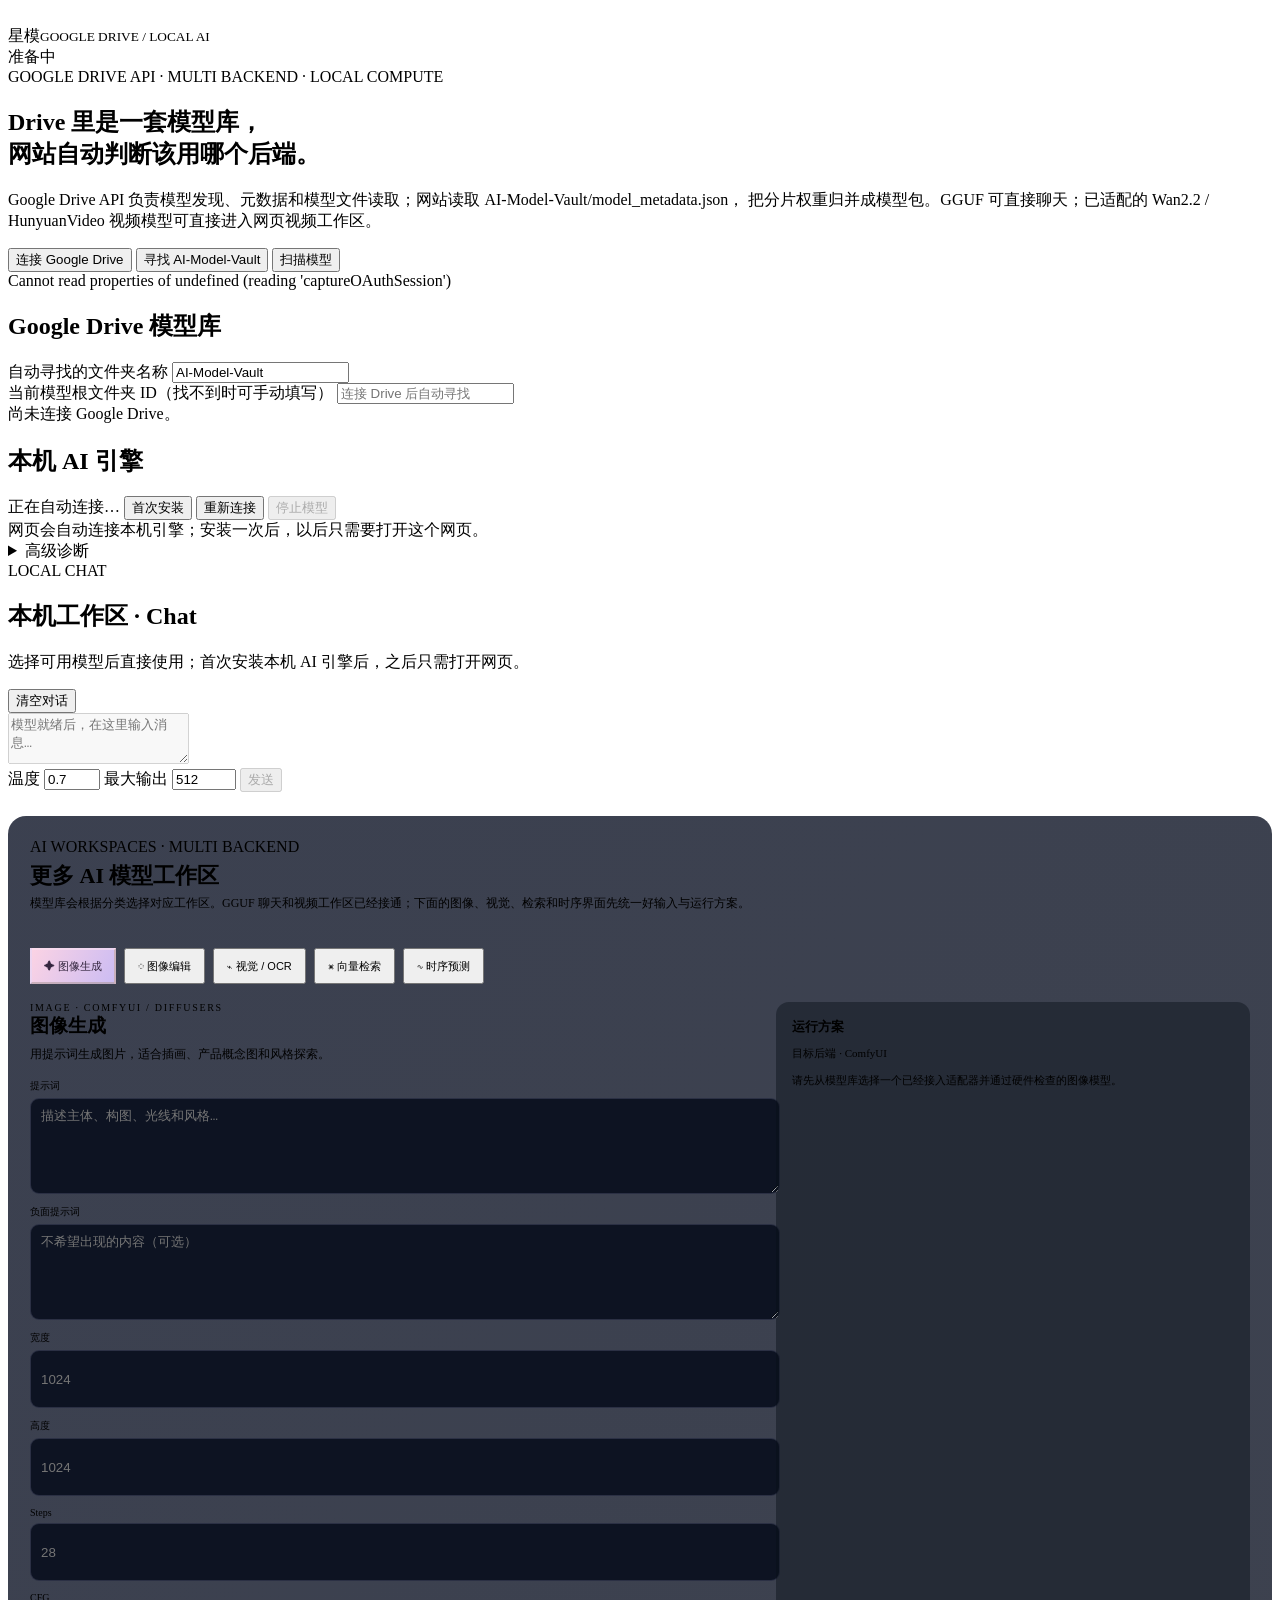
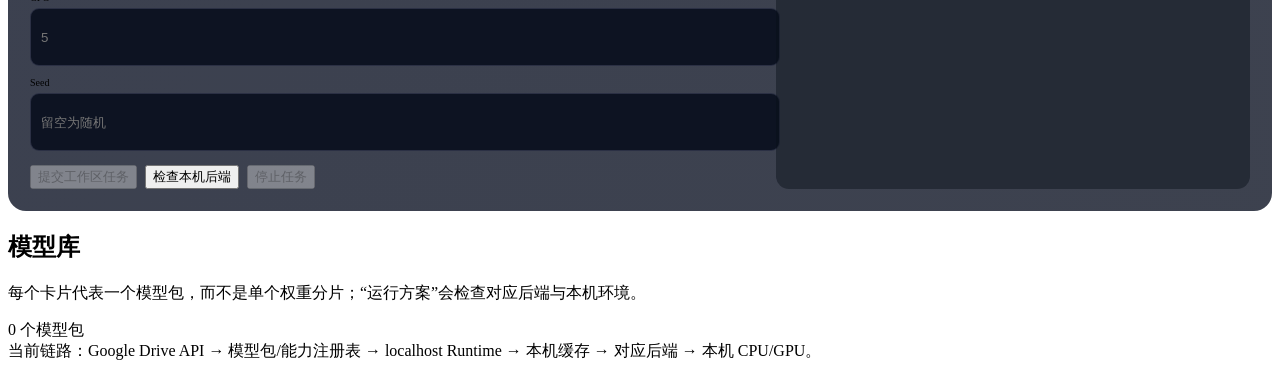
==== index.html @ 2f311b6d "Refresh Qwen task workspace assets" ====
<!doctype html>
<html lang="zh-CN">
<head>
  <meta charset="utf-8" />
  <meta name="viewport" content="width=device-width, initial-scale=1" />
  <title>星模 · Drive AI Runtime</title>
  <meta name="description" content="通过 Google Drive API 浏览模型，本机 CPU/GPU 负责推理，并直接在网页聊天。" />
  <meta name="theme-color" content="#0b0f1d" />
  <link rel="icon" href="./assets/star.svg" type="image/svg+xml" />
  <link rel="stylesheet" href="./assets/model.css?v=10" />
</head>
<body>
  <header class="site-header shell">
    <div class="brand">
      <img src="./assets/star.svg" alt="" />
      <div>星模<small>GOOGLE DRIVE / LOCAL AI</small></div>
    </div>
    <div id="status" role="status" aria-live="polite">准备中</div>
  </header>

  <main class="shell">
    <section class="hero">
      <div class="kicker">GOOGLE DRIVE API · MULTI BACKEND · LOCAL COMPUTE</div>
      <h1>Drive 里是一套模型库，<br /><span>网站自动判断该用哪个后端。</span></h1>
      <p>
        Google Drive API 负责模型发现、元数据和模型文件读取；网站读取 AI-Model-Vault/model_metadata.json，
        把分片权重归并成模型包。GGUF 可直接聊天；已适配的 Wan2.2 / HunyuanVideo 视频模型可直接进入网页视频工作区。
      </p>
      <div class="hero-actions">
        <button id="loginBtn" data-icon="cloud" class="primary" type="button">连接 Google Drive</button>
        <button id="findVaultBtn" type="button">寻找 AI-Model-Vault</button>
        <button id="scanBtn" data-icon="chart" type="button">扫描模型</button>
      </div>
    </section>

    <div id="error" role="alert"></div>

    <section class="control-grid">
      <div class="panel">
        <h2>Google Drive 模型库</h2>
        <div class="field">
          <label for="folderName">自动寻找的文件夹名称</label>
          <input id="folderName" value="AI-Model-Vault" autocomplete="off" spellcheck="false" />
        </div>
        <div class="field">
          <label for="folderId">当前模型根文件夹 ID（找不到时可手动填写）</label>
          <input id="folderId" value="" placeholder="连接 Drive 后自动寻找" autocomplete="off" spellcheck="false" />
        </div>
        <div id="driveState" class="note">尚未连接 Google Drive。</div>
      </div>

      <div class="panel runtime-panel">
        <h2>本机 AI 引擎</h2>
        <div class="runtime-row">
          <span id="runtimeState">正在自动连接…</span>
          <button id="installRuntimeBtn" class="primary" type="button">首次安装</button>
          <button id="runtimeCheckBtn" type="button">重新连接</button>
          <button id="stopBtn" type="button" disabled>停止模型</button>
        </div>
        <div id="runtimeHint" class="note">
          网页会自动连接本机引擎；安装一次后，以后只需要打开这个网页。
        </div>
        <details class="runtime-advanced">
          <summary>高级诊断</summary>
          <div class="field">
            <label for="runtimeUrl">Runtime Bridge（本机或远程 HTTPS）</label>
            <input id="runtimeUrl" value="http://127.0.0.1:8765" autocomplete="off" spellcheck="false" />
          </div>
          <div class="field">
            <label for="runtimeToken">远程 Runtime 令牌（仅当前浏览器会话保存）</label>
            <input id="runtimeToken" type="password" value="" placeholder="本机留空；远程 NVIDIA Runtime 填启用脚本输出的令牌" autocomplete="off" spellcheck="false" />
          </div>
          <div class="note">
            远程模式只接受 HTTPS 地址；推荐使用 Tailscale Serve。令牌只写入 sessionStorage，关闭浏览器会话后失效。
          </div>
          <pre id="runtimeLog" class="runtime-log">等待 Runtime 状态…</pre>
        </details>
      </div>
    </section>

    <section class="chat-panel" aria-labelledby="chatTitle">
      <div class="chat-head">
        <div>
          <div class="kicker">LOCAL CHAT</div>
          <h2 id="chatTitle">本机工作区 · Chat</h2>
          <p id="chatModelLabel">选择可用模型后直接使用；首次安装本机 AI 引擎后，之后只需打开网页。</p>
        </div>
        <button id="clearChatBtn" type="button">清空对话</button>
      </div>
      <div id="chatMessages" class="chat-messages" aria-live="polite"></div>
      <form id="chatForm" class="chat-form">
        <textarea id="chatInput" rows="3" maxlength="16000" placeholder="模型就绪后，在这里输入消息…" disabled></textarea>
        <div class="chat-controls">
          <label>温度 <input id="temperature" type="number" min="0" max="2" step="0.1" value="0.7" /></label>
          <label>最大输出 <input id="maxTokens" type="number" min="1" max="4096" step="1" value="512" /></label>
          <button id="sendBtn" class="primary" type="submit" disabled>发送</button>
        </div>
      </form>
    </section>

    <section id="videoWorkspace" class="video-panel" hidden aria-labelledby="videoTitle">
      <div class="video-head">
        <div>
          <div class="kicker">LOCAL VIDEO</div>
          <h2 id="videoTitle">本机工作区 · Video</h2>
          <p id="videoModelLabel">从模型库选择已适配的视频模型。</p>
        </div>
        <button id="videoCloseBtn" type="button">关闭工作区</button>
      </div>

      <div class="video-body">
        <div class="video-form">
          <div class="field">
            <label for="videoPrompt">视频提示词</label>
            <textarea id="videoPrompt" rows="5" maxlength="12000" placeholder="描述画面、主体、动作、镜头运动、光线和风格…"></textarea>
          </div>

          <div class="field">
            <label for="videoNegative">负面提示词（可选）</label>
            <textarea id="videoNegative" rows="2" maxlength="6000" placeholder="不希望出现的内容…"></textarea>
          </div>

          <div class="video-settings">
            <label>宽度 <input id="videoWidth" type="number" min="256" max="1920" step="16" value="832" /></label>
            <label>高度 <input id="videoHeight" type="number" min="256" max="1080" step="16" value="480" /></label>
            <label>帧数 <input id="videoFrames" type="number" min="9" max="241" step="4" value="49" /></label>
            <label>FPS <input id="videoFps" type="number" min="1" max="60" step="1" value="24" /></label>
            <label>Steps <input id="videoSteps" type="number" min="1" max="100" step="1" value="20" /></label>
            <label>CFG <input id="videoCfg" type="number" min="0" max="20" step="0.5" value="5" /></label>
            <label>Seed <input id="videoSeed" type="number" step="1" placeholder="随机" /></label>
          </div>

          <div class="video-actions">
            <button id="videoGenerateBtn" class="primary" data-icon="play" type="button">生成视频</button>
            <button id="videoStopBtn" type="button" disabled>停止任务</button>
          </div>

          <div id="videoStatus" class="video-status">等待选择视频模型。</div>
          <div class="video-progress-track" aria-hidden="true">
            <div id="videoProgressBar" class="video-progress-bar"></div>
          </div>
          <div id="videoFirstRunNote" class="note">
            首次生成会自动准备 ComfyUI Windows Portable 和该工作流需要的后端模型文件，下载量可能很大；完成后会复用本机缓存。
          </div>
        </div>

        <div class="video-preview">
          <div id="videoEmpty" class="video-empty">生成完成后，视频会直接显示在这里。</div>
          <video id="videoResult" controls playsinline preload="metadata" hidden></video>
        </div>
      </div>
    </section>

    <section>
      <div class="library-head">
        <div>
          <h2>模型库</h2>
          <p>每个卡片代表一个模型包，而不是单个权重分片；“运行方案”会检查对应后端与本机环境。</p>
        </div>
        <div id="modelCount">0 个模型包</div>
      </div>
      <div id="modelList" class="model-list"></div>
    </section>

    <div class="note footer-note">
      当前链路：Google Drive API → 模型包/能力注册表 → localhost Runtime → 本机缓存 → 对应后端 → 本机 CPU/GPU。
    </div>
  </main>

  <script src="./assets/config.js?v=10"></script>
  <script src="./assets/model-index.js?v=14"></script>
  <script src="./assets/model-capabilities.js?v=5"></script>
  <script src="./assets/drive-client.js?v=10"></script>
  <script src="./assets/app.js?v=19"></script>
  <script src="./assets/workspaces.js?v=6"></script>
  <script src="./assets/cache-ui.js?v=2"></script>
</body>
</html>
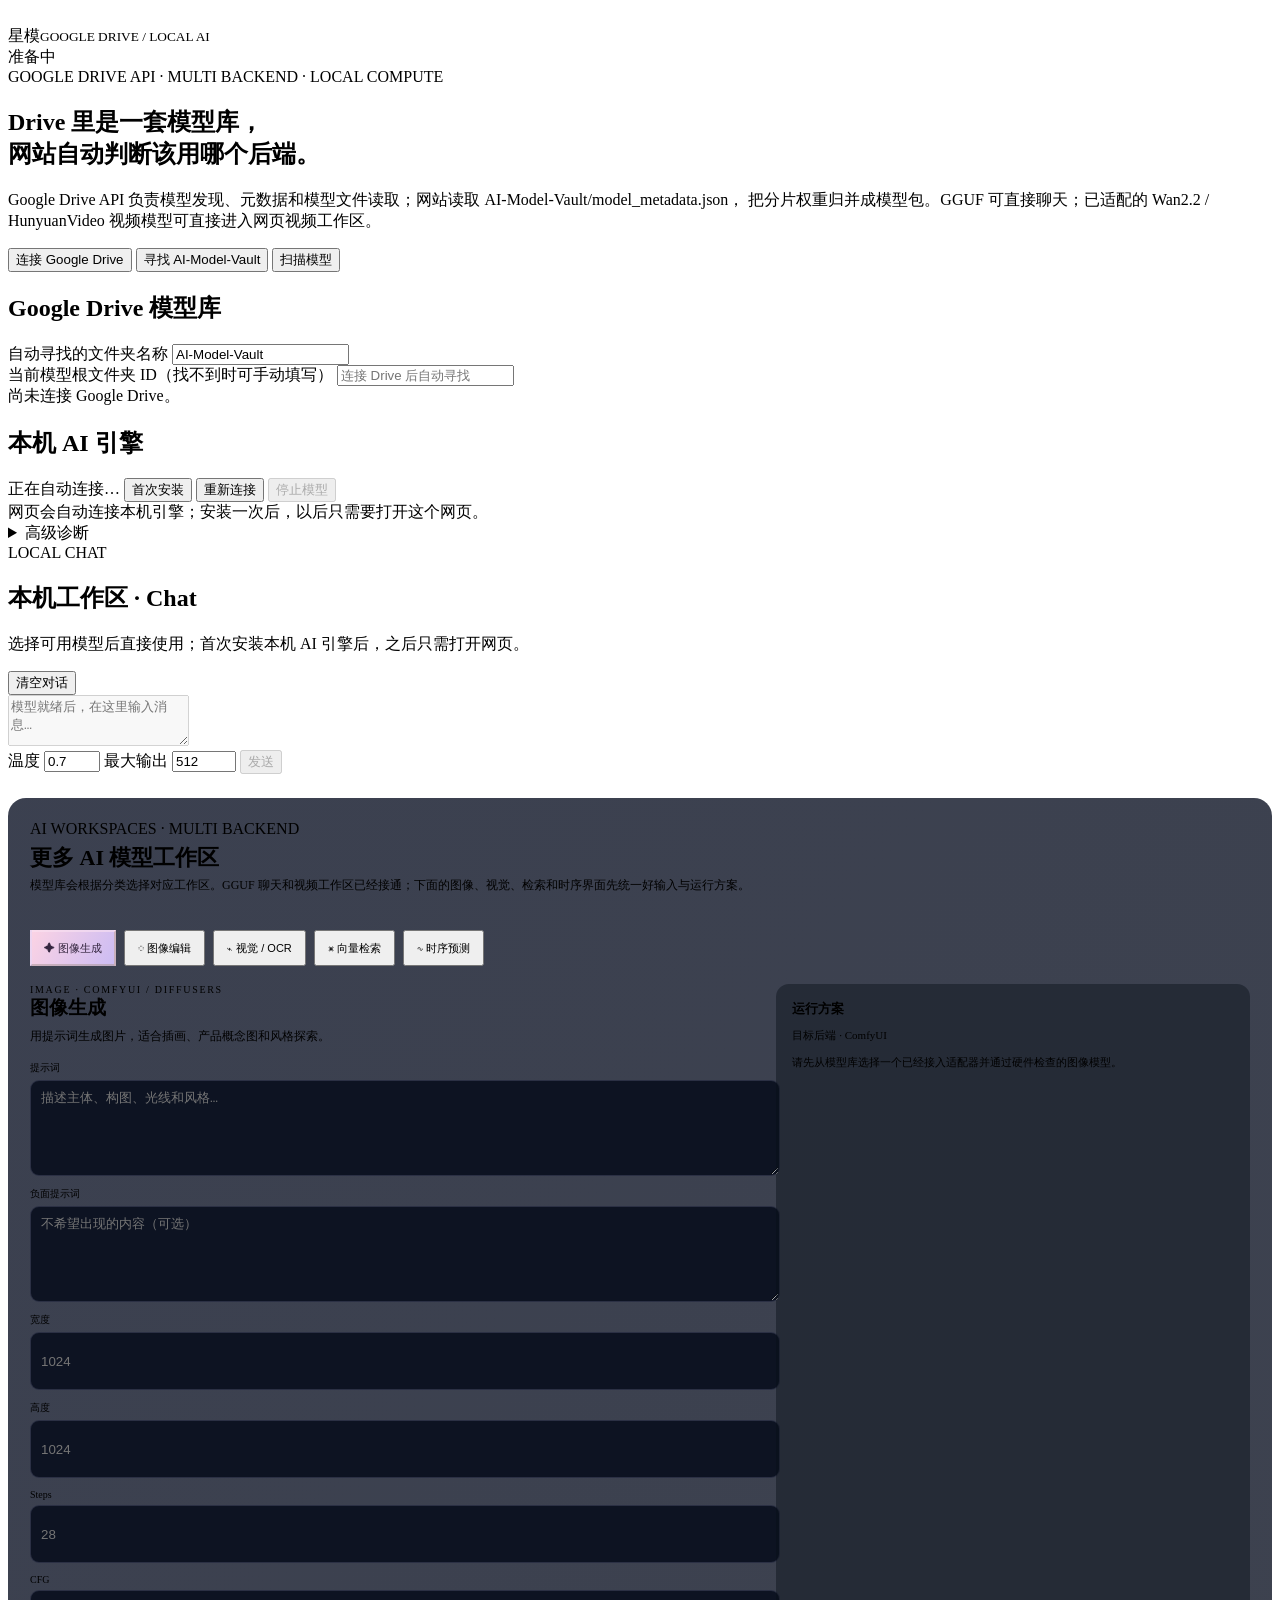
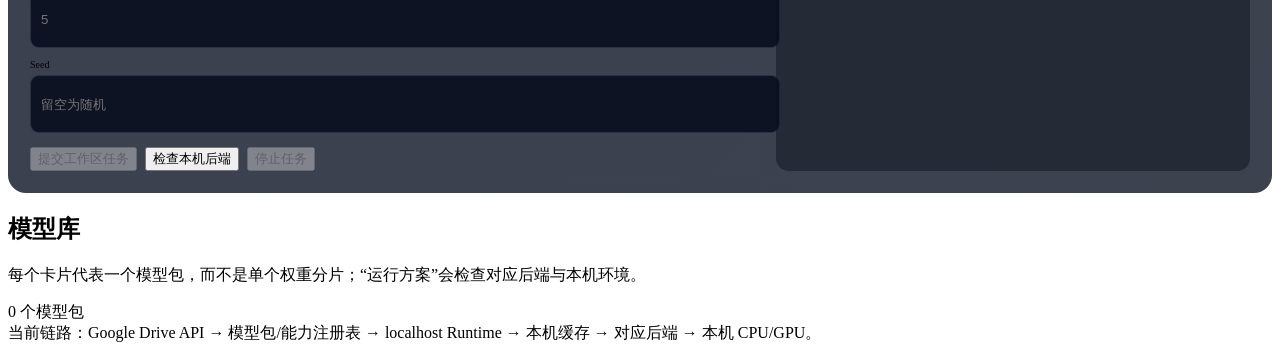
==== commit fc73b19c: "Refresh Drive package manifest web assets" ====
--- a/index.html
+++ b/index.html
@@ -167,11 +167,11 @@
     </div>
   </main>
 
-  <script src="./assets/config.js?v=10"></script>
-  <script src="./assets/model-index.js?v=14"></script>
+  <script src="./assets/config.js?v=11"></script>
+  <script src="./assets/model-index.js?v=15"></script>
   <script src="./assets/model-capabilities.js?v=5"></script>
-  <script src="./assets/drive-client.js?v=10"></script>
-  <script src="./assets/app.js?v=19"></script>
+  <script src="./assets/drive-client.js?v=11"></script>
+  <script src="./assets/app.js?v=20"></script>
   <script src="./assets/workspaces.js?v=6"></script>
   <script src="./assets/cache-ui.js?v=2"></script>
 </body>
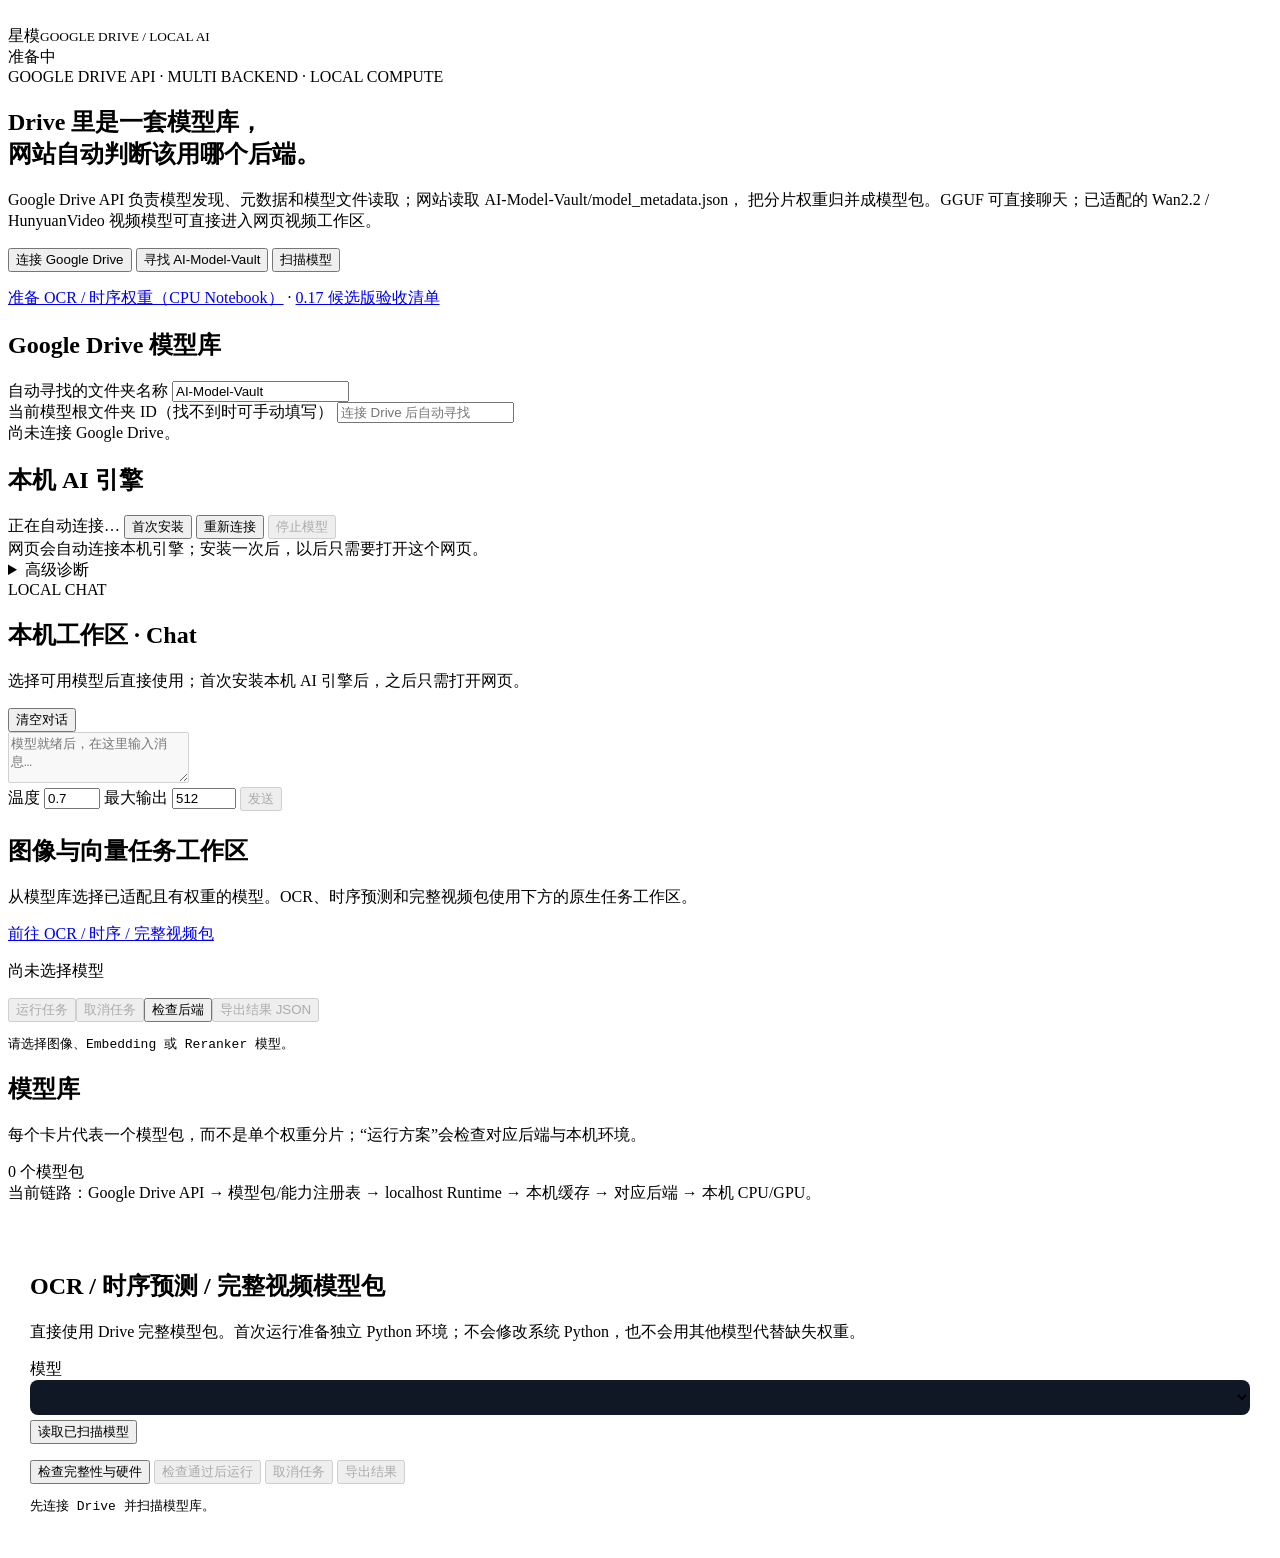
==== commit 11c02814: "feat: consolidate 0.17 native inference workers and release acceptance Add isolated GOT-OCR, Chronos" ====
--- a/index.html
+++ b/index.html
@@ -31,6 +31,7 @@
         <button id="findVaultBtn" type="button">寻找 AI-Model-Vault</button>
         <button id="scanBtn" data-icon="chart" type="button">扫描模型</button>
       </div>
+      <p><a href="https://colab.research.google.com/github/Jvust/Model/blob/feat/model-release-v017-20260927/notebooks/Prepare_Models.ipynb" target="_blank" rel="noopener noreferrer">准备 OCR / 时序权重（CPU Notebook）</a> · <a href="./docs/RELEASE_ACCEPTANCE.md">0.17 候选版验收清单</a></p>
     </section>
 
     <div id="error" role="alert"></div>
@@ -114,12 +115,10 @@
             <label for="videoPrompt">视频提示词</label>
             <textarea id="videoPrompt" rows="5" maxlength="12000" placeholder="描述画面、主体、动作、镜头运动、光线和风格…"></textarea>
           </div>
-
           <div class="field">
             <label for="videoNegative">负面提示词（可选）</label>
             <textarea id="videoNegative" rows="2" maxlength="6000" placeholder="不希望出现的内容…"></textarea>
           </div>
-
           <div class="video-settings">
             <label>宽度 <input id="videoWidth" type="number" min="256" max="1920" step="16" value="832" /></label>
             <label>高度 <input id="videoHeight" type="number" min="256" max="1080" step="16" value="480" /></label>
@@ -129,50 +128,36 @@
             <label>CFG <input id="videoCfg" type="number" min="0" max="20" step="0.5" value="5" /></label>
             <label>Seed <input id="videoSeed" type="number" step="1" placeholder="随机" /></label>
           </div>
-
           <div class="video-actions">
             <button id="videoGenerateBtn" class="primary" data-icon="play" type="button">生成视频</button>
             <button id="videoStopBtn" type="button" disabled>停止任务</button>
           </div>
-
           <div id="videoStatus" class="video-status">等待选择视频模型。</div>
-          <div class="video-progress-track" aria-hidden="true">
-            <div id="videoProgressBar" class="video-progress-bar"></div>
-          </div>
-          <div id="videoFirstRunNote" class="note">
-            首次生成会自动准备 ComfyUI Windows Portable 和该工作流需要的后端模型文件，下载量可能很大；完成后会复用本机缓存。
-          </div>
+          <div class="video-progress-track" aria-hidden="true"><div id="videoProgressBar" class="video-progress-bar"></div></div>
+          <div id="videoFirstRunNote" class="note">首次生成会自动准备 ComfyUI Windows Portable 和该工作流需要的后端模型文件，下载量可能很大；完成后会复用本机缓存。</div>
         </div>
-
         <div class="video-preview">
           <div id="videoEmpty" class="video-empty">生成完成后，视频会直接显示在这里。</div>
           <video id="videoResult" controls playsinline preload="metadata" hidden></video>
         </div>
       </div>
     </section>
-
     <section>
       <div class="library-head">
-        <div>
-          <h2>模型库</h2>
-          <p>每个卡片代表一个模型包，而不是单个权重分片；“运行方案”会检查对应后端与本机环境。</p>
-        </div>
+        <div><h2>模型库</h2><p>每个卡片代表一个模型包，而不是单个权重分片；“运行方案”会检查对应后端与本机环境。</p></div>
         <div id="modelCount">0 个模型包</div>
       </div>
       <div id="modelList" class="model-list"></div>
     </section>
-
-    <div class="note footer-note">
-      当前链路：Google Drive API → 模型包/能力注册表 → localhost Runtime → 本机缓存 → 对应后端 → 本机 CPU/GPU。
-    </div>
+    <div class="note footer-note">当前链路：Google Drive API → 模型包/能力注册表 → localhost Runtime → 本机缓存 → 对应后端 → 本机 CPU/GPU。</div>
   </main>
-
   <script src="./assets/config.js?v=11"></script>
   <script src="./assets/model-index.js?v=15"></script>
   <script src="./assets/model-capabilities.js?v=5"></script>
   <script src="./assets/drive-client.js?v=11"></script>
   <script src="./assets/app.js?v=20"></script>
-  <script src="./assets/workspaces.js?v=6"></script>
+  <script src="./assets/workspaces.js?v=7"></script>
   <script src="./assets/cache-ui.js?v=2"></script>
+  <script src="./assets/native-workspaces.js?v=1"></script>
 </body>
 </html>
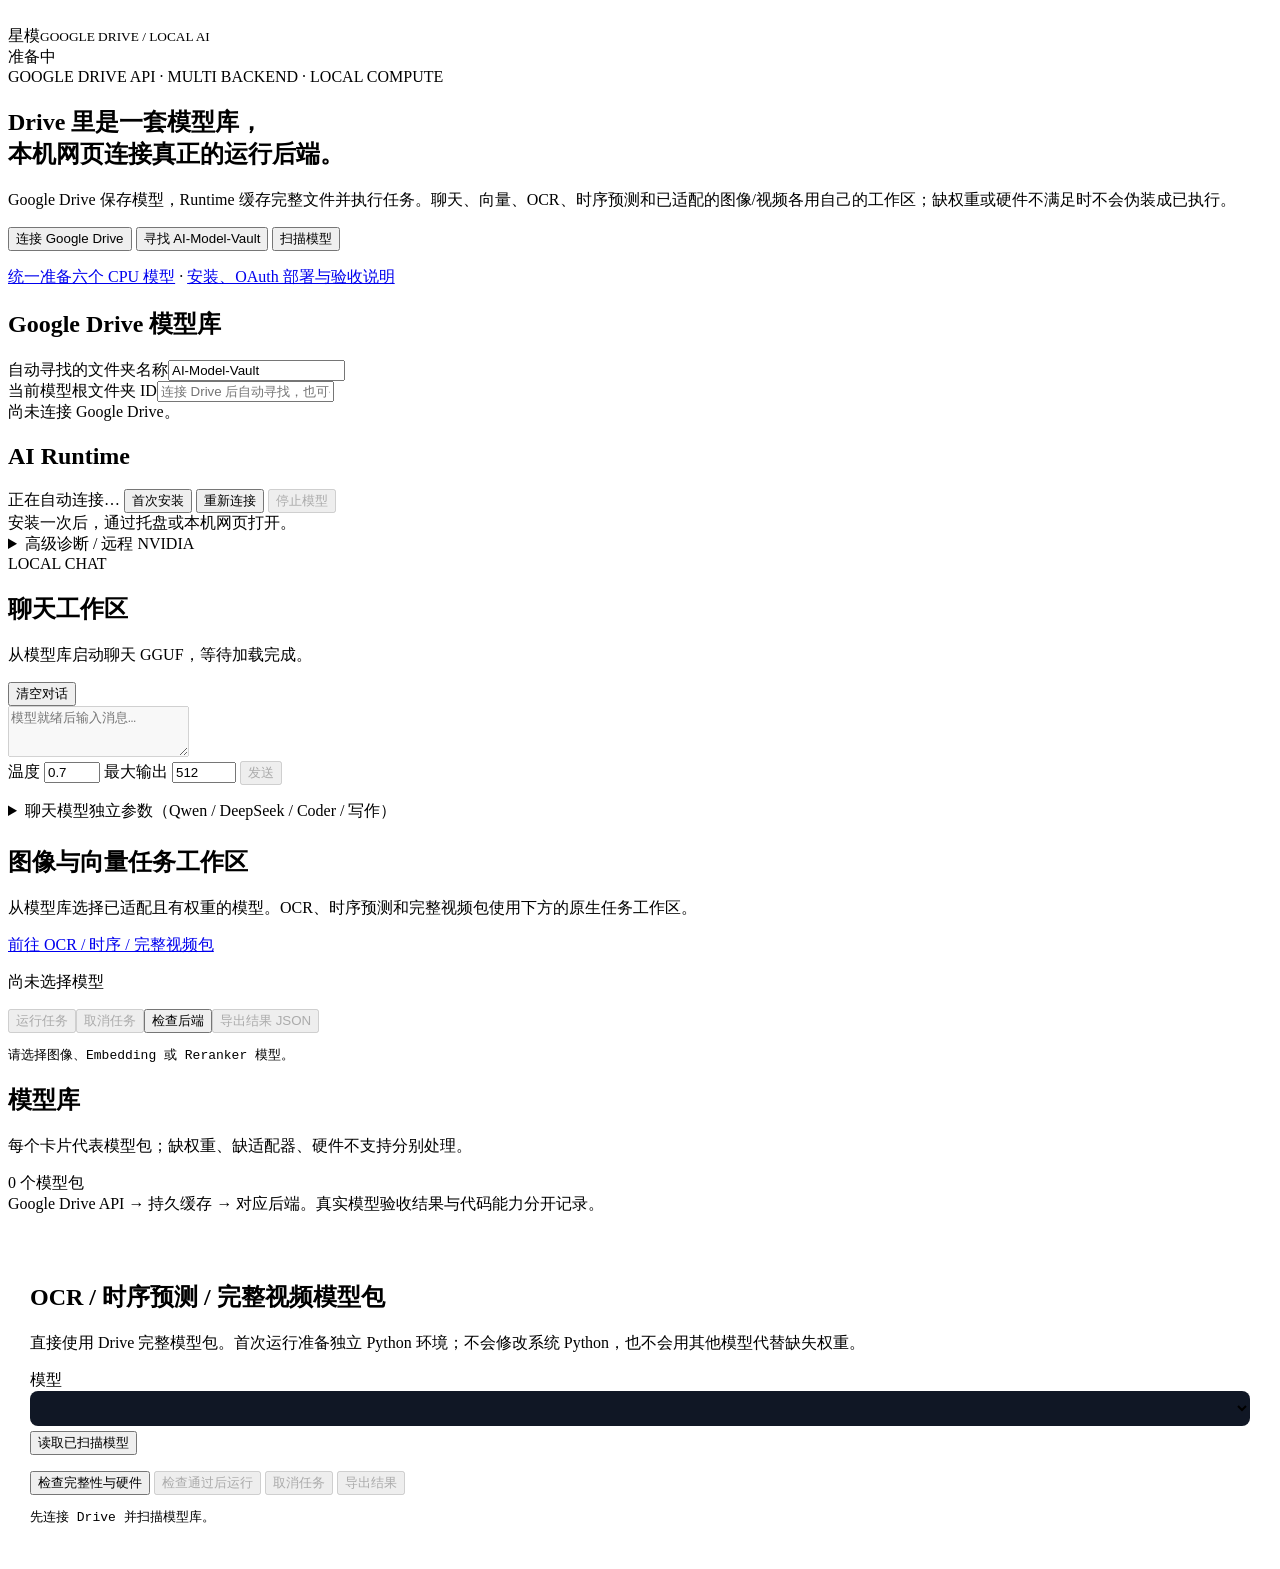
==== commit 0d501964: "fix: complete local delivery, model profiles and isolated OAuth sessions Bundle the tested official " ====
--- a/index.html
+++ b/index.html
@@ -4,93 +4,62 @@
   <meta charset="utf-8" />
   <meta name="viewport" content="width=device-width, initial-scale=1" />
   <title>星模 · Drive AI Runtime</title>
-  <meta name="description" content="通过 Google Drive API 浏览模型，本机 CPU/GPU 负责推理，并直接在网页聊天。" />
+  <meta name="description" content="Drive-first 模型库，本机或私有远程 Runtime 执行真实模型任务。" />
   <meta name="theme-color" content="#0b0f1d" />
   <link rel="icon" href="./assets/star.svg" type="image/svg+xml" />
   <link rel="stylesheet" href="./assets/model.css?v=10" />
 </head>
 <body>
   <header class="site-header shell">
-    <div class="brand">
-      <img src="./assets/star.svg" alt="" />
-      <div>星模<small>GOOGLE DRIVE / LOCAL AI</small></div>
-    </div>
+    <div class="brand"><img src="./assets/star.svg" alt="" /><div>星模<small>GOOGLE DRIVE / LOCAL AI</small></div></div>
     <div id="status" role="status" aria-live="polite">准备中</div>
   </header>
-
   <main class="shell">
     <section class="hero">
       <div class="kicker">GOOGLE DRIVE API · MULTI BACKEND · LOCAL COMPUTE</div>
-      <h1>Drive 里是一套模型库，<br /><span>网站自动判断该用哪个后端。</span></h1>
-      <p>
-        Google Drive API 负责模型发现、元数据和模型文件读取；网站读取 AI-Model-Vault/model_metadata.json，
-        把分片权重归并成模型包。GGUF 可直接聊天；已适配的 Wan2.2 / HunyuanVideo 视频模型可直接进入网页视频工作区。
-      </p>
+      <h1>Drive 里是一套模型库，<br /><span>本机网页连接真正的运行后端。</span></h1>
+      <p>Google Drive 保存模型，Runtime 缓存完整文件并执行任务。聊天、向量、OCR、时序预测和已适配的图像/视频各用自己的工作区；缺权重或硬件不满足时不会伪装成已执行。</p>
       <div class="hero-actions">
         <button id="loginBtn" data-icon="cloud" class="primary" type="button">连接 Google Drive</button>
         <button id="findVaultBtn" type="button">寻找 AI-Model-Vault</button>
         <button id="scanBtn" data-icon="chart" type="button">扫描模型</button>
       </div>
-      <p><a href="https://colab.research.google.com/github/Jvust/Model/blob/feat/model-release-v017-20260927/notebooks/Prepare_Models.ipynb" target="_blank" rel="noopener noreferrer">准备 OCR / 时序权重（CPU Notebook）</a> · <a href="./docs/RELEASE_ACCEPTANCE.md">0.17 候选版验收清单</a></p>
+      <p><a href="https://colab.research.google.com/github/Jvust/Model/blob/feat/model-release-v017-20260927/notebooks/Prepare_Models.ipynb" target="_blank" rel="noopener noreferrer">统一准备六个 CPU 模型</a> · <a href="./docs/使用与验收.md">安装、OAuth 部署与验收说明</a></p>
     </section>
-
     <div id="error" role="alert"></div>
-
     <section class="control-grid">
       <div class="panel">
         <h2>Google Drive 模型库</h2>
-        <div class="field">
-          <label for="folderName">自动寻找的文件夹名称</label>
-          <input id="folderName" value="AI-Model-Vault" autocomplete="off" spellcheck="false" />
-        </div>
-        <div class="field">
-          <label for="folderId">当前模型根文件夹 ID（找不到时可手动填写）</label>
-          <input id="folderId" value="" placeholder="连接 Drive 后自动寻找" autocomplete="off" spellcheck="false" />
-        </div>
+        <div class="field"><label for="folderName">自动寻找的文件夹名称</label><input id="folderName" value="AI-Model-Vault" autocomplete="off" spellcheck="false" /></div>
+        <div class="field"><label for="folderId">当前模型根文件夹 ID</label><input id="folderId" value="" placeholder="连接 Drive 后自动寻找，也可手动填写" autocomplete="off" spellcheck="false" /></div>
         <div id="driveState" class="note">尚未连接 Google Drive。</div>
       </div>
-
       <div class="panel runtime-panel">
-        <h2>本机 AI 引擎</h2>
+        <h2>AI Runtime</h2>
         <div class="runtime-row">
           <span id="runtimeState">正在自动连接…</span>
           <button id="installRuntimeBtn" class="primary" type="button">首次安装</button>
           <button id="runtimeCheckBtn" type="button">重新连接</button>
           <button id="stopBtn" type="button" disabled>停止模型</button>
         </div>
-        <div id="runtimeHint" class="note">
-          网页会自动连接本机引擎；安装一次后，以后只需要打开这个网页。
-        </div>
+        <div id="runtimeHint" class="note">安装一次后，通过托盘或本机网页打开。</div>
         <details class="runtime-advanced">
-          <summary>高级诊断</summary>
-          <div class="field">
-            <label for="runtimeUrl">Runtime Bridge（本机或远程 HTTPS）</label>
-            <input id="runtimeUrl" value="http://127.0.0.1:8765" autocomplete="off" spellcheck="false" />
-          </div>
-          <div class="field">
-            <label for="runtimeToken">远程 Runtime 令牌（仅当前浏览器会话保存）</label>
-            <input id="runtimeToken" type="password" value="" placeholder="本机留空；远程 NVIDIA Runtime 填启用脚本输出的令牌" autocomplete="off" spellcheck="false" />
-          </div>
-          <div class="note">
-            远程模式只接受 HTTPS 地址；推荐使用 Tailscale Serve。令牌只写入 sessionStorage，关闭浏览器会话后失效。
-          </div>
+          <summary>高级诊断 / 远程 NVIDIA</summary>
+          <div class="field"><label for="runtimeUrl">Runtime Bridge（本机或私有 HTTPS）</label><input id="runtimeUrl" value="http://127.0.0.1:8765" autocomplete="off" spellcheck="false" /></div>
+          <div class="field"><label for="runtimeToken">远程 Runtime 令牌（仅当前浏览器会话）</label><input id="runtimeToken" type="password" value="" placeholder="本机留空；远程填写该主机令牌" autocomplete="off" spellcheck="false" /></div>
+          <div class="note">远程只接受 HTTPS；使用 Tailscale Serve。令牌不写入模型文件。</div>
           <pre id="runtimeLog" class="runtime-log">等待 Runtime 状态…</pre>
         </details>
       </div>
     </section>
-
     <section class="chat-panel" aria-labelledby="chatTitle">
       <div class="chat-head">
-        <div>
-          <div class="kicker">LOCAL CHAT</div>
-          <h2 id="chatTitle">本机工作区 · Chat</h2>
-          <p id="chatModelLabel">选择可用模型后直接使用；首次安装本机 AI 引擎后，之后只需打开网页。</p>
-        </div>
+        <div><div class="kicker">LOCAL CHAT</div><h2 id="chatTitle">聊天工作区</h2><p id="chatModelLabel">从模型库启动聊天 GGUF，等待加载完成。</p></div>
         <button id="clearChatBtn" type="button">清空对话</button>
       </div>
       <div id="chatMessages" class="chat-messages" aria-live="polite"></div>
       <form id="chatForm" class="chat-form">
-        <textarea id="chatInput" rows="3" maxlength="16000" placeholder="模型就绪后，在这里输入消息…" disabled></textarea>
+        <textarea id="chatInput" rows="3" maxlength="16000" placeholder="模型就绪后输入消息…" disabled></textarea>
         <div class="chat-controls">
           <label>温度 <input id="temperature" type="number" min="0" max="2" step="0.1" value="0.7" /></label>
           <label>最大输出 <input id="maxTokens" type="number" min="1" max="4096" step="1" value="512" /></label>
@@ -98,58 +67,37 @@
         </div>
       </form>
     </section>
-
     <section id="videoWorkspace" class="video-panel" hidden aria-labelledby="videoTitle">
       <div class="video-head">
-        <div>
-          <div class="kicker">LOCAL VIDEO</div>
-          <h2 id="videoTitle">本机工作区 · Video</h2>
-          <p id="videoModelLabel">从模型库选择已适配的视频模型。</p>
-        </div>
+        <div><div class="kicker">VIDEO</div><h2 id="videoTitle">视频工作区</h2><p id="videoModelLabel">从模型库选择已适配的视频模型。</p></div>
         <button id="videoCloseBtn" type="button">关闭工作区</button>
       </div>
-
       <div class="video-body">
         <div class="video-form">
-          <div class="field">
-            <label for="videoPrompt">视频提示词</label>
-            <textarea id="videoPrompt" rows="5" maxlength="12000" placeholder="描述画面、主体、动作、镜头运动、光线和风格…"></textarea>
-          </div>
-          <div class="field">
-            <label for="videoNegative">负面提示词（可选）</label>
-            <textarea id="videoNegative" rows="2" maxlength="6000" placeholder="不希望出现的内容…"></textarea>
-          </div>
+          <div class="field"><label for="videoPrompt">视频提示词</label><textarea id="videoPrompt" rows="5" maxlength="12000" placeholder="描述画面、动作、镜头和光线…"></textarea></div>
+          <div class="field"><label for="videoNegative">负面提示词</label><textarea id="videoNegative" rows="2" maxlength="6000"></textarea></div>
           <div class="video-settings">
             <label>宽度 <input id="videoWidth" type="number" min="256" max="1920" step="16" value="832" /></label>
             <label>高度 <input id="videoHeight" type="number" min="256" max="1080" step="16" value="480" /></label>
             <label>帧数 <input id="videoFrames" type="number" min="9" max="241" step="4" value="49" /></label>
-            <label>FPS <input id="videoFps" type="number" min="1" max="60" step="1" value="24" /></label>
-            <label>Steps <input id="videoSteps" type="number" min="1" max="100" step="1" value="20" /></label>
+            <label>FPS <input id="videoFps" type="number" min="1" max="60" value="24" /></label>
+            <label>Steps <input id="videoSteps" type="number" min="1" max="100" value="20" /></label>
             <label>CFG <input id="videoCfg" type="number" min="0" max="20" step="0.5" value="5" /></label>
             <label>Seed <input id="videoSeed" type="number" step="1" placeholder="随机" /></label>
           </div>
-          <div class="video-actions">
-            <button id="videoGenerateBtn" class="primary" data-icon="play" type="button">生成视频</button>
-            <button id="videoStopBtn" type="button" disabled>停止任务</button>
-          </div>
+          <div class="video-actions"><button id="videoGenerateBtn" class="primary" data-icon="play" type="button">生成视频</button><button id="videoStopBtn" type="button" disabled>停止任务</button></div>
           <div id="videoStatus" class="video-status">等待选择视频模型。</div>
           <div class="video-progress-track" aria-hidden="true"><div id="videoProgressBar" class="video-progress-bar"></div></div>
-          <div id="videoFirstRunNote" class="note">首次生成会自动准备 ComfyUI Windows Portable 和该工作流需要的后端模型文件，下载量可能很大；完成后会复用本机缓存。</div>
+          <div id="videoFirstRunNote" class="note">首次运行准备 ComfyUI 和对应后端文件，下载量可能很大。必须使用满足要求的 NVIDIA 主机；后续复用缓存。</div>
         </div>
-        <div class="video-preview">
-          <div id="videoEmpty" class="video-empty">生成完成后，视频会直接显示在这里。</div>
-          <video id="videoResult" controls playsinline preload="metadata" hidden></video>
-        </div>
+        <div class="video-preview"><div id="videoEmpty" class="video-empty">生成完成后在这里显示视频。</div><video id="videoResult" controls playsinline preload="metadata" hidden></video></div>
       </div>
     </section>
     <section>
-      <div class="library-head">
-        <div><h2>模型库</h2><p>每个卡片代表一个模型包，而不是单个权重分片；“运行方案”会检查对应后端与本机环境。</p></div>
-        <div id="modelCount">0 个模型包</div>
-      </div>
+      <div class="library-head"><div><h2>模型库</h2><p>每个卡片代表模型包；缺权重、缺适配器、硬件不支持分别处理。</p></div><div id="modelCount">0 个模型包</div></div>
       <div id="modelList" class="model-list"></div>
     </section>
-    <div class="note footer-note">当前链路：Google Drive API → 模型包/能力注册表 → localhost Runtime → 本机缓存 → 对应后端 → 本机 CPU/GPU。</div>
+    <div class="note footer-note">Google Drive API → 持久缓存 → 对应后端。真实模型验收结果与代码能力分开记录。</div>
   </main>
   <script src="./assets/config.js?v=11"></script>
   <script src="./assets/model-index.js?v=15"></script>
@@ -159,5 +107,6 @@
   <script src="./assets/workspaces.js?v=7"></script>
   <script src="./assets/cache-ui.js?v=2"></script>
   <script src="./assets/native-workspaces.js?v=1"></script>
+  <script src="./assets/chat-profiles.js?v=1"></script>
 </body>
 </html>
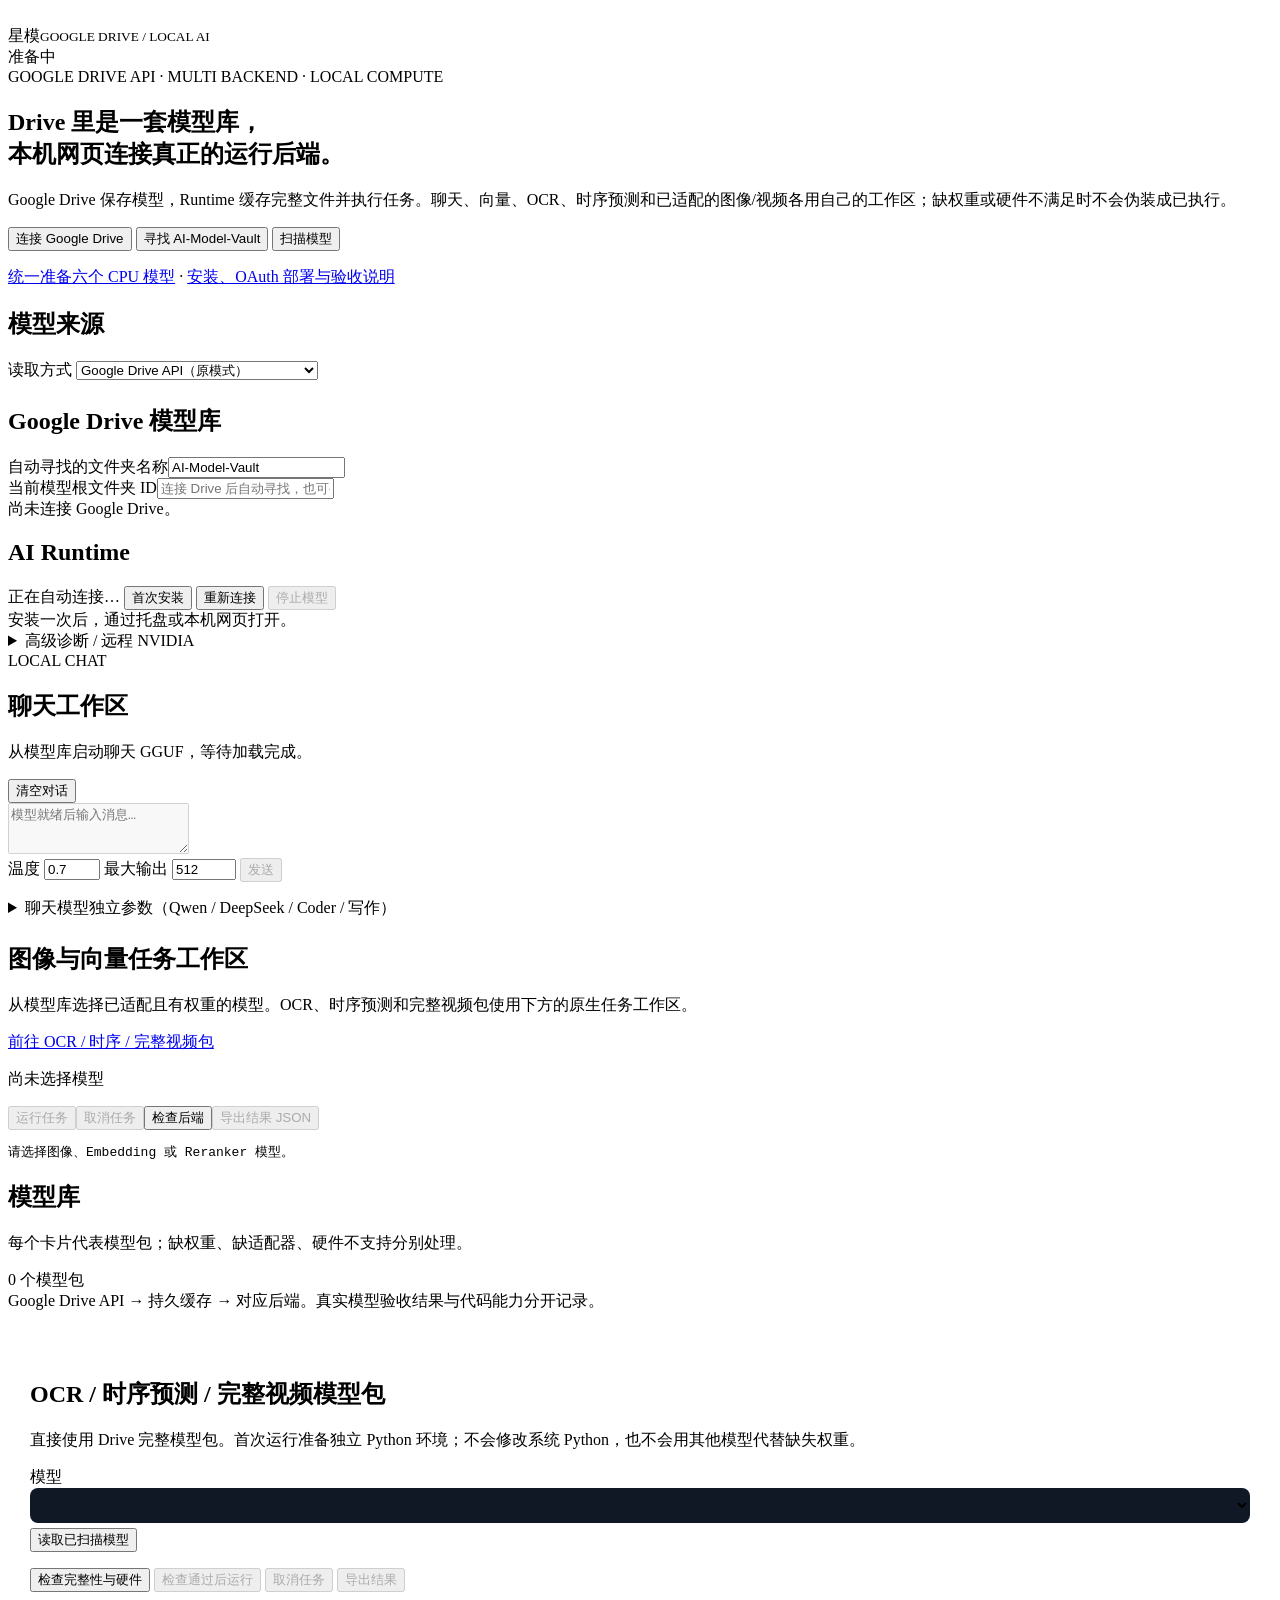
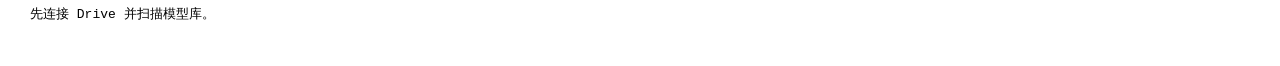
==== commit 631dfb98: "feat: integrate optional read-only Drive Desktop source and acceptance tests" ====
--- a/index.html
+++ b/index.html
@@ -100,13 +100,14 @@
     <div class="note footer-note">Google Drive API → 持久缓存 → 对应后端。真实模型验收结果与代码能力分开记录。</div>
   </main>
   <script src="./assets/config.js?v=11"></script>
-  <script src="./assets/model-index.js?v=15"></script>
+  <script src="./assets/model-index.js?v=16"></script>
   <script src="./assets/model-capabilities.js?v=5"></script>
   <script src="./assets/drive-client.js?v=11"></script>
-  <script src="./assets/app.js?v=20"></script>
-  <script src="./assets/workspaces.js?v=7"></script>
+  <script src="./assets/app.js?v=21"></script>
+  <script src="./assets/workspaces.js?v=8"></script>
   <script src="./assets/cache-ui.js?v=2"></script>
-  <script src="./assets/native-workspaces.js?v=1"></script>
-  <script src="./assets/chat-profiles.js?v=1"></script>
+  <script src="./assets/native-workspaces.js?v=2"></script>
+  <script src="./assets/chat-profiles.js?v=2"></script>
+  <script src="./assets/desktop-source.js?v=1"></script>
 </body>
 </html>
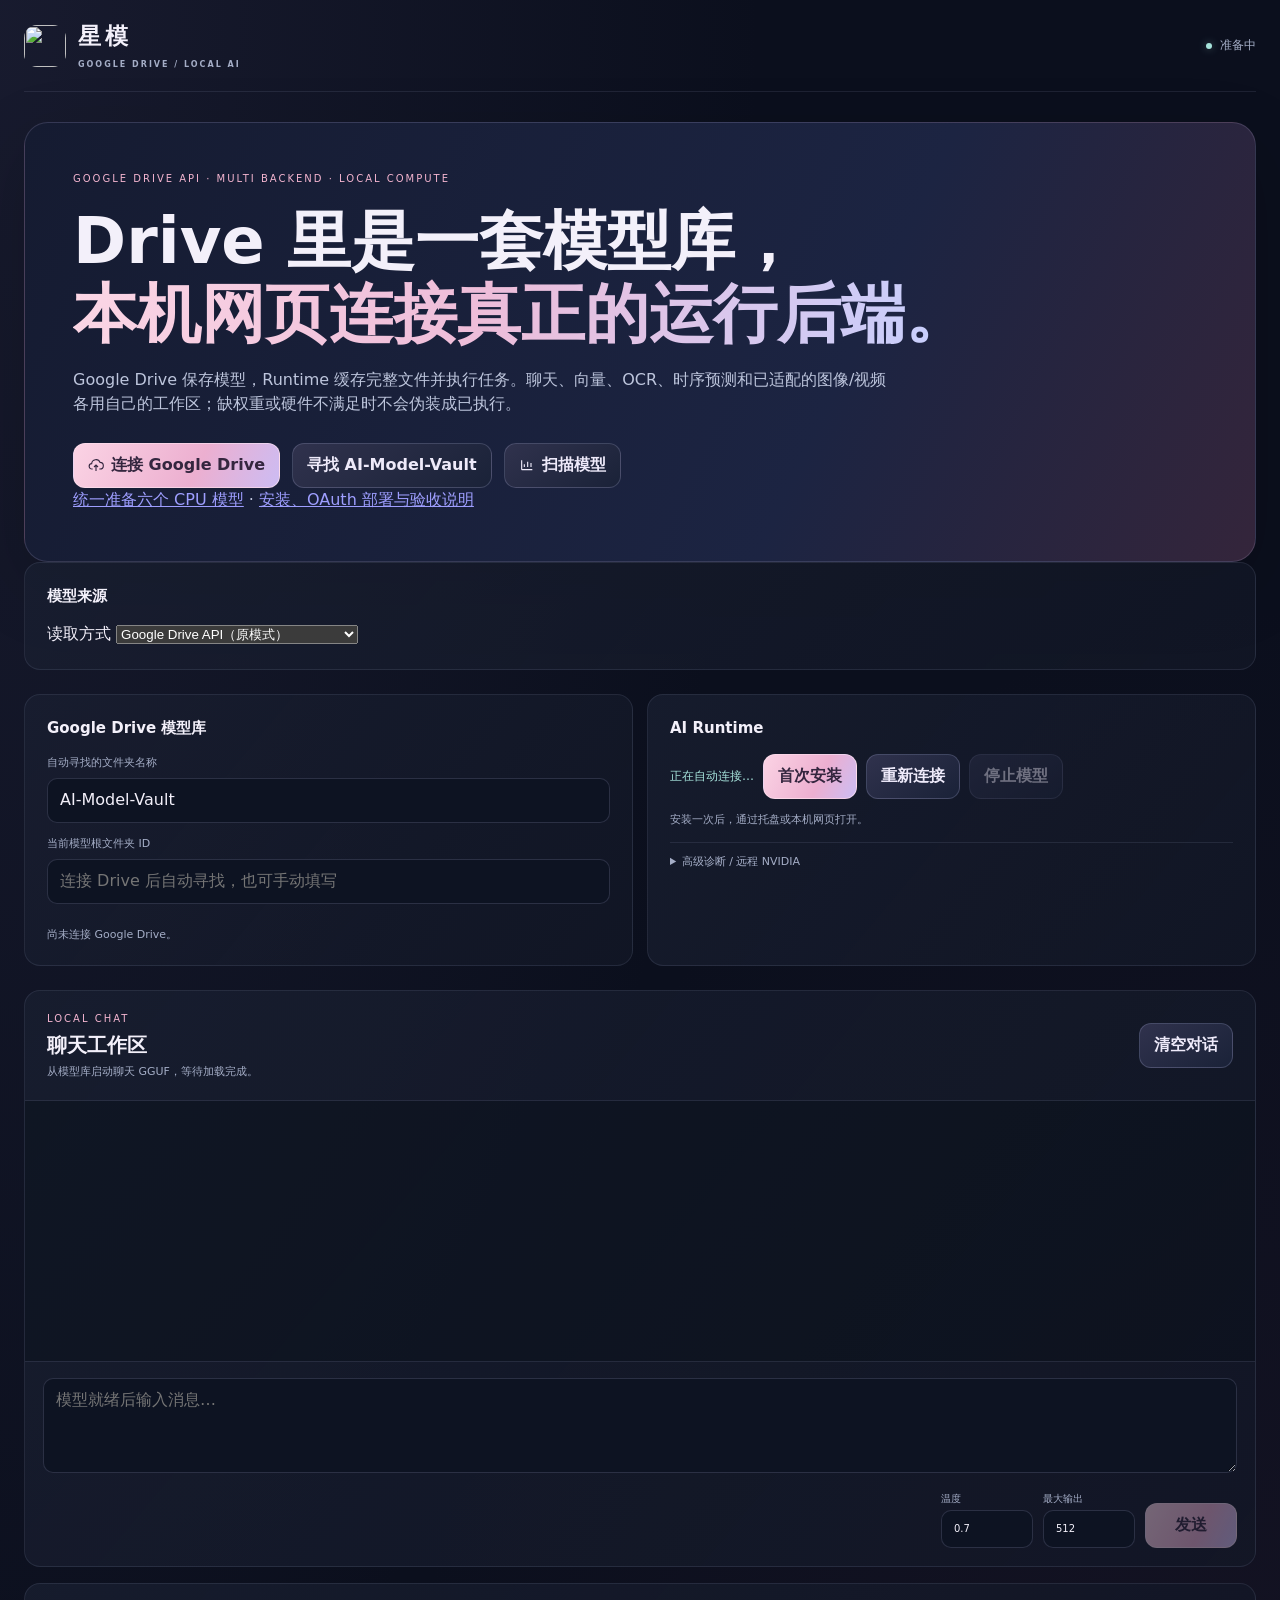
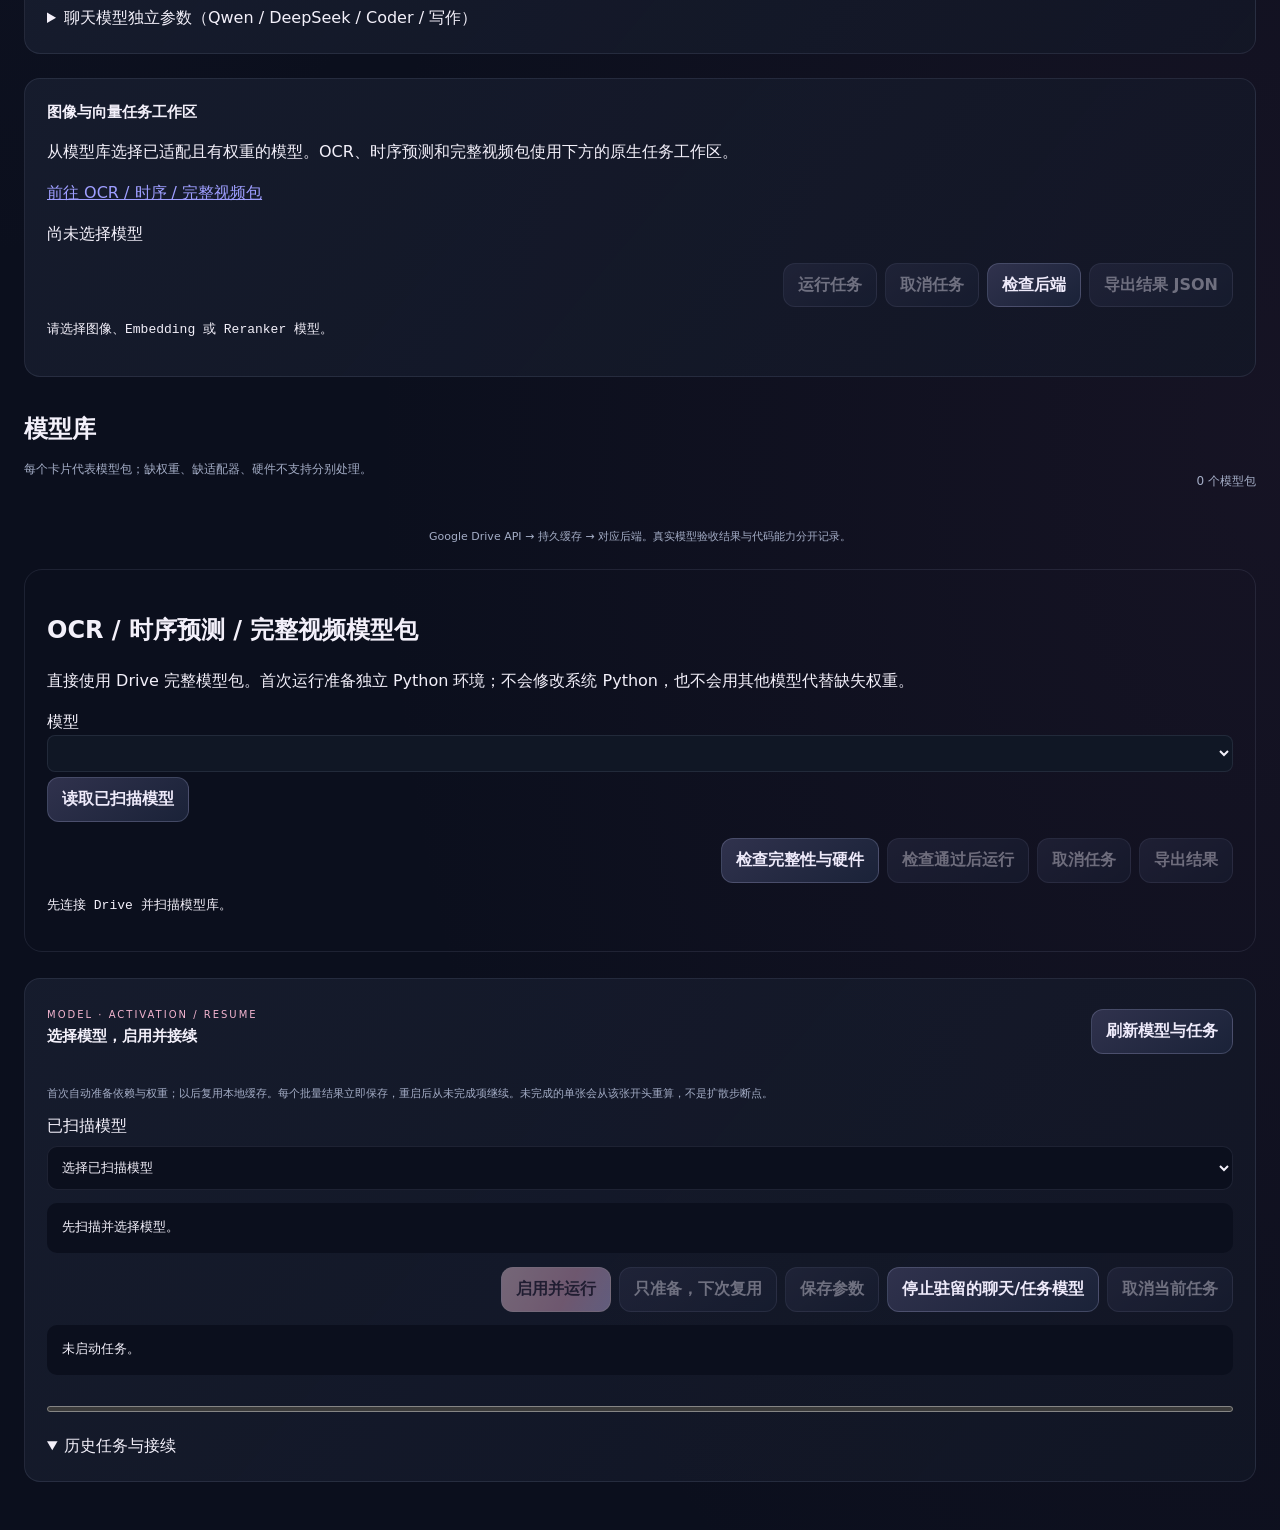
==== commit d514a327: "feat: add model activation and resumable runtime 0.19" ====
--- a/index.html
+++ b/index.html
@@ -109,5 +109,6 @@
   <script src="./assets/native-workspaces.js?v=2"></script>
   <script src="./assets/chat-profiles.js?v=2"></script>
   <script src="./assets/desktop-source.js?v=1"></script>
+  <script src="./assets/activation.js?v=1"></script>
 </body>
 </html>
--- a/assets/model.css
+++ b/assets/model.css
@@ -0,0 +1,232 @@
+:root {
+  color-scheme: dark;
+  --ink: #0b0f1d;
+  --panel: #151b2c;
+  --panel-2: #1a2236;
+  --line: #c5c9f01a;
+  --text: #f3f0fa;
+  --muted: #a4adc6;
+  --pink: #f3b4cf;
+  --blue: #acccf6;
+  --mint: #a6e3db;
+}
+* { box-sizing: border-box; }
+html { background: radial-gradient(ellipse at 0 0, #34345450, transparent 42%), radial-gradient(ellipse at 100% 65%, #4d29472a, transparent 50%), var(--ink); }
+body { margin: 0; color: var(--text); font-family: "Segoe UI", "Microsoft YaHei", system-ui, sans-serif; min-height: 100vh; line-height: 1.55; }
+button, input, textarea { font: inherit; }
+button { cursor: pointer; color: #eeeafa; background: linear-gradient(145deg, #30324d, #1a2238); border: 1px solid #bfc4f035; border-radius: 12px; min-height: 42px; padding: 9px 14px; font-weight: 600; }
+button.primary { color: #34263f; background: linear-gradient(115deg, #fbd3e4, #ecafd0 60%, #ccbcf3); border-color: #ffe5f099; }
+button:disabled { opacity: .42; cursor: not-allowed; }
+button[data-icon]::before { content: ""; display: inline-block; width: 16px; height: 16px; margin-right: 7px; vertical-align: -3px; background: currentColor; mask: var(--icon) center / contain no-repeat; -webkit-mask: var(--icon) center / contain no-repeat; }
+button[data-icon="cloud"] { --icon: url("data:image/svg+xml,%3Csvg xmlns='http://www.w3.org/2000/svg' viewBox='0 0 24 24' fill='none' stroke='black' stroke-width='1.7'%3E%3Cpath d='M7 18H6a4 4 0 0 1-.5-8A6.5 6.5 0 0 1 18 8a5 5 0 0 1 0 10h-1M12 21V12m-3 3 3-3 3 3'/%3E%3C/svg%3E"); }
+button[data-icon="play"] { --icon: url("data:image/svg+xml,%3Csvg xmlns='http://www.w3.org/2000/svg' viewBox='0 0 24 24' fill='none' stroke='black' stroke-width='1.7'%3E%3Cpath d='m9 5 11 7-11 7Z'/%3E%3C/svg%3E"); }
+button[data-icon="chart"] { --icon: url("data:image/svg+xml,%3Csvg xmlns='http://www.w3.org/2000/svg' viewBox='0 0 24 24' fill='none' stroke='black' stroke-width='1.7'%3E%3Cpath d='M4 19V5m0 14h16M8 15v-4m5 4V7m5 8V9'/%3E%3C/svg%3E"); }
+.shell { width: min(1240px, calc(100% - 48px)); margin: 0 auto; }
+.site-header { min-height: 92px; display: flex; align-items: center; gap: 24px; border-bottom: 1px solid var(--line); }
+.brand { display: flex; align-items: center; gap: 12px; font-size: 23px; font-weight: 700; letter-spacing: 4px; }
+.brand img { width: 42px; height: 42px; border-radius: 13px; }
+.brand small { display: block; margin-top: 4px; font-size: 8px; color: var(--muted); letter-spacing: 2px; }
+#status { margin-left: auto; max-width: 520px; color: var(--muted); text-align: right; font-size: 12px; overflow-wrap: anywhere; }
+#status::before { content: ""; display: inline-block; width: 6px; height: 6px; border-radius: 50%; margin-right: 8px; background: var(--mint); box-shadow: 0 0 9px #a6e3db66; }
+main { padding: 30px 0 48px; }
+.hero { border: 1px solid #d5ccf528; border-radius: 24px; padding: 48px; background: linear-gradient(115deg, #151b31, #1c2442 65%, #34253b); box-shadow: 0 24px 70px #00000030; }
+.kicker { color: var(--pink); font-size: 10px; letter-spacing: 2px; }
+.hero h1 { margin: 18px 0 16px; font-size: clamp(36px, 5vw, 64px); line-height: 1.15; }
+.hero h1 span { background: linear-gradient(100deg, #fbd6e5, #eebdd9 45%, #c5d0ff); -webkit-background-clip: text; background-clip: text; -webkit-text-fill-color: transparent; }
+.hero p { max-width: 820px; margin: 0; color: #bdc5dc; }
+.hero-actions { display: flex; flex-wrap: wrap; gap: 12px; margin-top: 26px; }
+.control-grid { display: grid; grid-template-columns: 1fr 1fr; gap: 14px; margin-top: 24px; }
+.panel, .chat-panel { padding: 22px; border: 1px solid var(--line); border-radius: 16px; background: linear-gradient(130deg, #191f31c9, #131827b8); }
+.panel h2 { margin: 0 0 14px; font-size: 15px; }
+.field { display: grid; gap: 7px; margin: 12px 0; }
+.field label { color: var(--muted); font-size: 11px; }
+.field input, textarea, .chat-controls input { width: 100%; min-height: 42px; padding: 9px 12px; color: var(--text); background: #0d1322; border: 1px solid #bfc4f02a; border-radius: 10px; outline: none; }
+.field input:focus, textarea:focus, .chat-controls input:focus { border-color: #acccf680; }
+.runtime-row { display: flex; align-items: center; gap: 9px; flex-wrap: wrap; }
+#runtimeState { color: var(--mint); font-size: 12px; }
+#error { color: #ffcedc; white-space: pre-wrap; overflow-wrap: anywhere; }
+#error:not(:empty) { margin-top: 14px; padding: 14px 18px; border: 1px solid #ef9bb938; border-radius: 12px; background: #6c2f451c; }
+.chat-panel { margin-top: 24px; padding: 0; overflow: hidden; }
+.chat-head { display: flex; align-items: center; justify-content: space-between; gap: 16px; padding: 20px 22px; border-bottom: 1px solid var(--line); }
+.chat-head h2 { margin: 4px 0 2px; font-size: 20px; }
+.chat-head p { margin: 0; color: var(--muted); font-size: 11px; }
+.chat-messages { min-height: 260px; max-height: 560px; overflow: auto; display: grid; align-content: start; gap: 12px; padding: 22px; background: #090e1770; }
+.chat-empty { margin: auto; color: var(--muted); font-size: 12px; text-align: center; }
+.chat-message { width: min(82%, 840px); padding: 13px 15px; border-radius: 14px; white-space: pre-wrap; overflow-wrap: anywhere; }
+.chat-message.user { justify-self: end; background: linear-gradient(130deg, #593c61, #393b65); border: 1px solid #efc7f033; }
+.chat-message.assistant { justify-self: start; background: #151c2d; border: 1px solid #bdd4fb20; }
+.chat-role { display: block; margin-bottom: 5px; color: var(--muted); font-size: 9px; letter-spacing: 1px; text-transform: uppercase; }
+.chat-form { padding: 16px 18px 18px; border-top: 1px solid var(--line); }
+.chat-form textarea { min-height: 90px; resize: vertical; }
+.chat-controls { display: flex; align-items: end; justify-content: flex-end; gap: 10px; margin-top: 10px; flex-wrap: wrap; }
+.chat-controls label { display: grid; gap: 4px; color: var(--muted); font-size: 10px; }
+.chat-controls input { width: 92px; min-height: 38px; }
+.chat-controls #sendBtn { min-width: 92px; }
+.library-head { display: flex; align-items: end; justify-content: space-between; gap: 18px; margin: 34px 0 16px; }
+.library-head h2 { margin: 0; font-size: 24px; }
+.library-head p, #modelCount { color: var(--muted); font-size: 12px; }
+.model-list { display: grid; gap: 10px; }
+.model-card { padding: 18px; border: 1px solid var(--line); border-radius: 15px; background: linear-gradient(110deg, #191f31, #151a29); }
+.model-card.active { border-color: #a6e3db70; box-shadow: 0 0 0 1px #a6e3db20 inset; }
+.model-card-head { display: flex; justify-content: space-between; gap: 16px; align-items: center; }
+.model-title-wrap { min-width: 0; display: flex; align-items: center; gap: 10px; }
+.model-title { font-weight: 650; overflow-wrap: anywhere; }
+.format-badge { flex: 0 0 auto; padding: 3px 7px; border: 1px solid #f3b4cf40; border-radius: 7px; color: #f7cfe1; background: #f3b4cf0c; font-size: 9px; letter-spacing: 1px; }
+.model-size { flex: 0 0 auto; color: var(--blue); font-size: 11px; }
+.model-meta { margin-top: 9px; color: var(--blue); font-size: 10px; letter-spacing: .2px; }
+.model-path { margin-top: 6px; color: var(--muted); font-family: ui-monospace, SFMono-Regular, Consolas, monospace; font-size: 10px; overflow-wrap: anywhere; }
+.model-actions { display: flex; gap: 8px; justify-content: flex-end; margin-top: 14px; flex-wrap: wrap; }
+.empty-state { padding: 42px 20px; text-align: center; color: var(--muted); border: 1px dashed #c5c9f024; border-radius: 15px; }
+.runtime-log { min-height: 74px; max-height: 180px; overflow: auto; margin: 14px 0 0; padding: 11px; border-radius: 10px; background: #090e19; color: #a9b5cc; font: 10px/1.55 ui-monospace, SFMono-Regular, Consolas, monospace; white-space: pre-wrap; }
+.note { margin-top: 22px; color: var(--muted); font-size: 11px; }
+.footer-note { text-align: center; }
+@media (max-width: 760px) {
+  .shell { width: min(100% - 28px, 1240px); }
+  .site-header { min-height: 76px; gap: 12px; flex-wrap: wrap; padding: 12px 0; }
+  .brand { font-size: 18px; letter-spacing: 2px; }
+  .brand img { width: 36px; height: 36px; }
+  #status { flex-basis: 100%; margin: 0; text-align: left; }
+  .hero { padding: 28px 22px; border-radius: 18px; }
+  .control-grid { grid-template-columns: 1fr; }
+  .chat-head, .library-head { align-items: flex-start; flex-direction: column; gap: 8px; }
+  .chat-message { width: 94%; }
+  .chat-controls { justify-content: stretch; }
+  .chat-controls label { flex: 1; }
+  .chat-controls input { width: 100%; }
+  .chat-controls #sendBtn { width: 100%; }
+  .model-card-head { align-items: flex-start; flex-direction: column; }
+  .model-actions { justify-content: flex-start; }
+}
+
+.runtime-panel .note { margin-top: 12px; }
+.runtime-advanced { margin-top: 14px; border-top: 1px solid var(--line); padding-top: 10px; }
+.runtime-advanced summary { cursor: pointer; color: var(--muted); font-size: 11px; user-select: none; }
+.runtime-advanced[open] summary { margin-bottom: 10px; }
+#installRuntimeBtn[hidden] { display: none; }
+
+.video-panel {
+  margin-top: 24px;
+  border: 1px solid var(--line);
+  border-radius: 18px;
+  background: linear-gradient(130deg, #191f31d9, #111727d0);
+  overflow: hidden;
+}
+.video-panel[hidden] { display: none; }
+.video-head {
+  display: flex;
+  align-items: flex-start;
+  justify-content: space-between;
+  gap: 18px;
+  padding: 20px 22px;
+  border-bottom: 1px solid var(--line);
+}
+.video-head h2 { margin: 4px 0 2px; font-size: 20px; }
+.video-head p { margin: 0; color: var(--muted); font-size: 11px; }
+.video-body {
+  display: grid;
+  grid-template-columns: minmax(0, 1fr) minmax(340px, .8fr);
+  gap: 18px;
+  padding: 20px 22px 22px;
+}
+.video-form { min-width: 0; }
+.video-form textarea { resize: vertical; }
+.video-settings {
+  display: grid;
+  grid-template-columns: repeat(4, minmax(90px, 1fr));
+  gap: 10px;
+  margin-top: 12px;
+}
+.video-settings label {
+  display: grid;
+  gap: 5px;
+  color: var(--muted);
+  font-size: 10px;
+}
+.video-settings input {
+  width: 100%;
+  min-height: 40px;
+  padding: 8px 10px;
+  color: var(--text);
+  background: #0d1322;
+  border: 1px solid #bfc4f02a;
+  border-radius: 9px;
+  outline: none;
+}
+.video-settings input:focus { border-color: #acccf680; }
+.video-actions {
+  display: flex;
+  gap: 10px;
+  margin-top: 16px;
+  flex-wrap: wrap;
+}
+.video-status {
+  margin-top: 14px;
+  min-height: 22px;
+  color: var(--blue);
+  font-size: 11px;
+  overflow-wrap: anywhere;
+}
+.video-progress-track {
+  height: 7px;
+  margin-top: 8px;
+  overflow: hidden;
+  border-radius: 999px;
+  background: #080d17;
+  border: 1px solid var(--line);
+}
+.video-progress-bar {
+  width: 0;
+  height: 100%;
+  border-radius: inherit;
+  background: linear-gradient(90deg, #acccf6, #f3b4cf);
+  transition: width .2s ease;
+}
+.video-preview {
+  min-height: 360px;
+  display: grid;
+  place-items: center;
+  border: 1px solid var(--line);
+  border-radius: 14px;
+  background: #080d17;
+  overflow: hidden;
+}
+.video-empty {
+  padding: 24px;
+  color: var(--muted);
+  font-size: 12px;
+  text-align: center;
+}
+#videoResult {
+  display: block;
+  width: 100%;
+  max-height: 620px;
+  background: #000;
+}
+#videoResult[hidden] { display: none; }
+@media (max-width: 900px) {
+  .video-body { grid-template-columns: 1fr; }
+  .video-settings { grid-template-columns: repeat(2, minmax(100px, 1fr)); }
+  .video-preview { min-height: 260px; }
+}
+@media (max-width: 560px) {
+  .video-head { flex-direction: column; }
+  .video-settings { grid-template-columns: 1fr 1fr; }
+  .video-actions button { flex: 1; }
+}
+
+/* 0.19 activation / continuation workspace */
+.activation-panel { margin-top: 26px; }
+.activation-head { display:flex; justify-content:space-between; align-items:center; gap:12px; flex-wrap:wrap; }
+.activation-panel select { width:100%; min-height:44px; color:var(--text); background:var(--ink); border:1px solid var(--line); border-radius:10px; padding:10px; }
+.activation-panel .activation-status { white-space:pre-wrap; overflow-wrap:anywhere; max-height:220px; overflow:auto; font-size:13px; background:var(--ink); padding:15px; border-radius:10px; }
+.activation-grid { display:grid; grid-template-columns:repeat(auto-fit,minmax(105px,1fr)); gap:12px; }
+.activation-panel progress { width:100%; height:12px; margin:15px 0; accent-color:var(--mint); }
+.activation-results { display:grid; grid-template-columns:repeat(auto-fit,minmax(min(100%,270px),1fr)); gap:16px; }
+.activation-result { min-width:0; display:flex; flex-direction:column; gap:8px; padding:14px; background:var(--panel-2); border-radius:12px; }
+.activation-result img,.activation-result video { max-width:100%; max-height:540px; object-fit:contain; border-radius:8px; }
+.activation-result pre { max-height:220px; overflow:auto; white-space:pre-wrap; overflow-wrap:anywhere; }
+.activation-result a { color:var(--blue); }
+.activation-history-row { display:flex; align-items:center; flex-wrap:wrap; gap:10px; margin:12px 0; border-bottom:1px solid var(--line); padding:8px 0; }
+.activation-history-row span { flex:1 1 210px; overflow-wrap:anywhere; }
+#activationVariantBox { border:1px solid var(--pink); padding:14px; border-radius:12px; margin:12px 0; }
+#activationConsent { width:auto; }
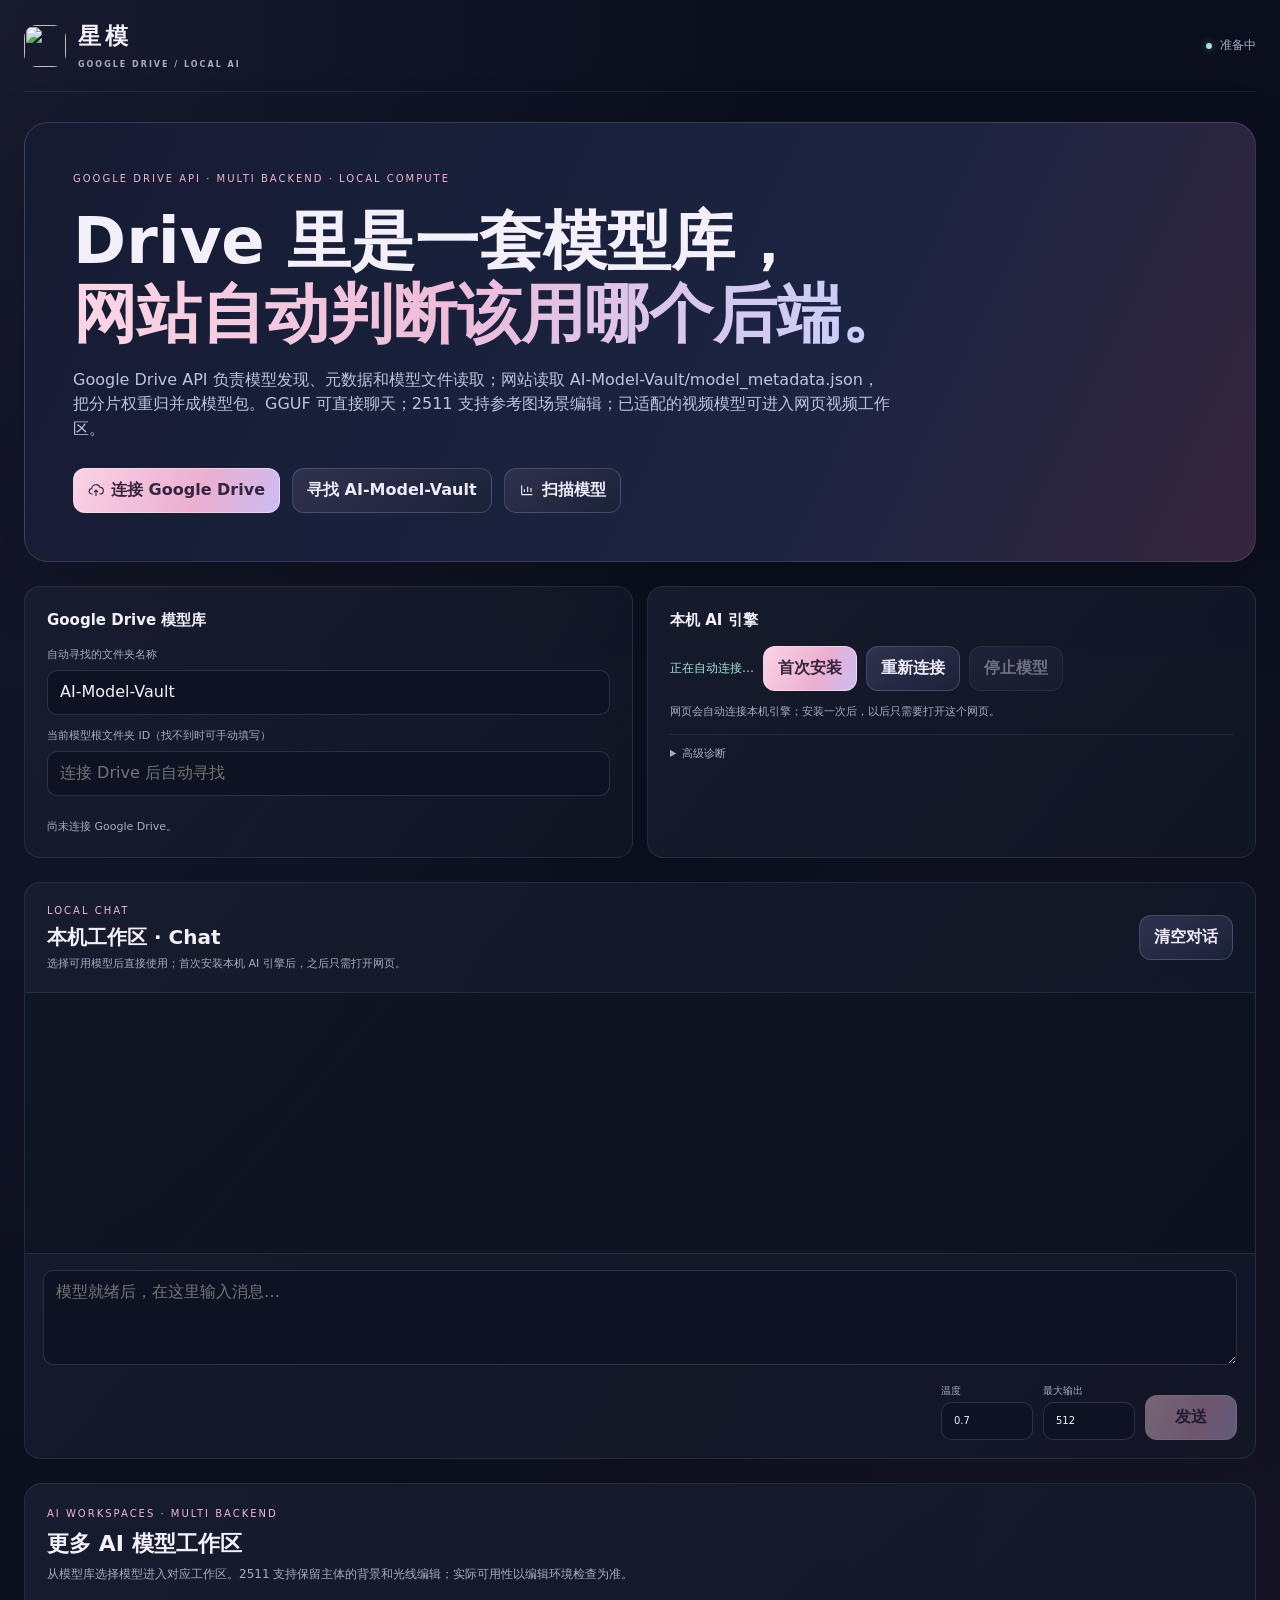
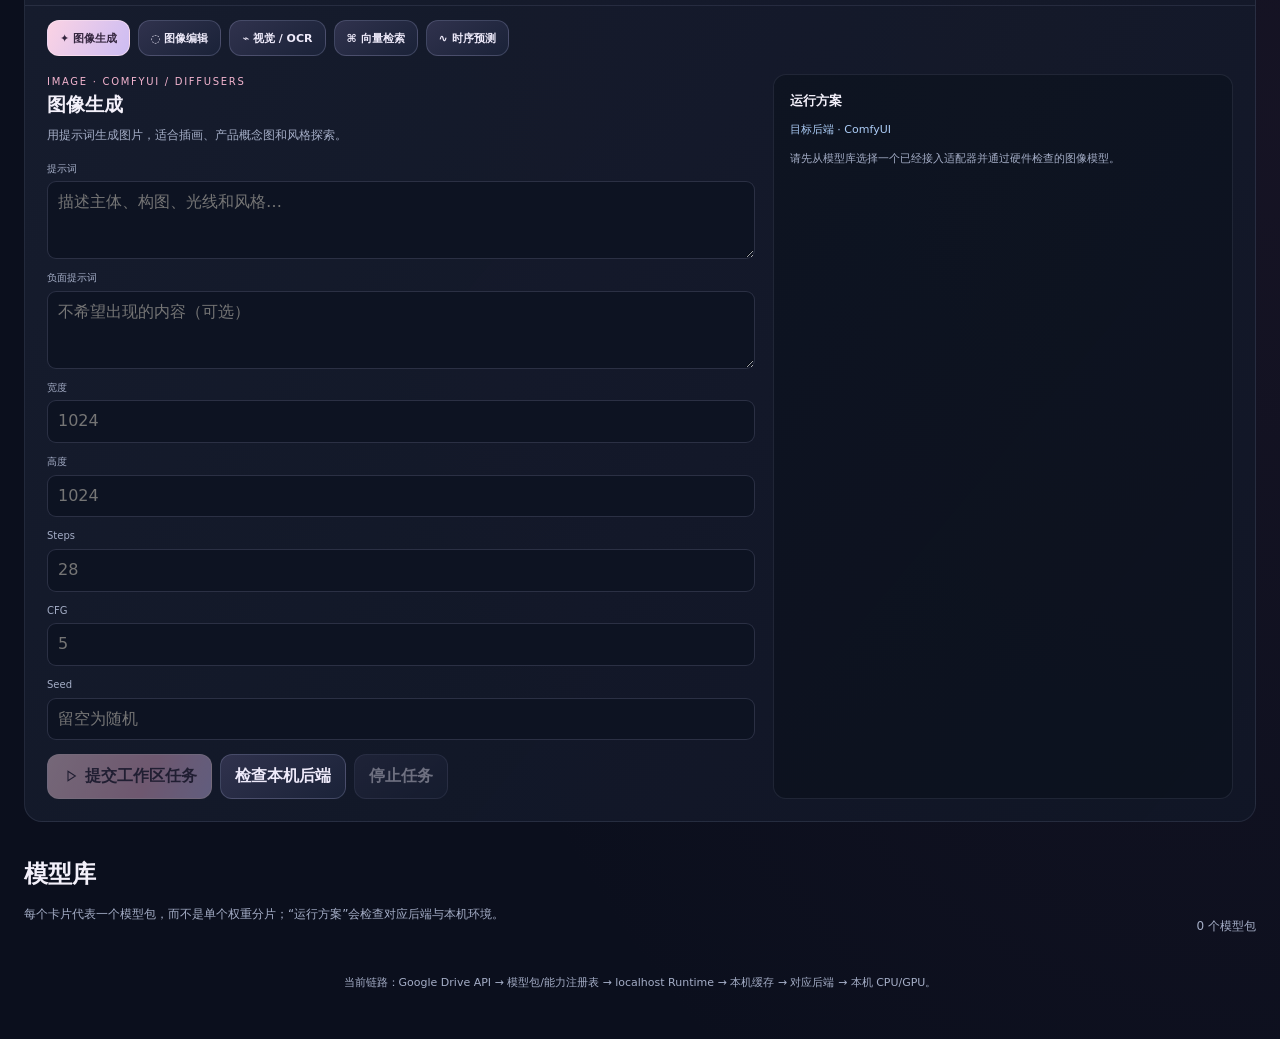
==== commit cdaafca5: "feat: add Qwen 2511 reference workspace and improve video lifecycle" ====
--- a/index.html
+++ b/index.html
@@ -4,62 +4,92 @@
   <meta charset="utf-8" />
   <meta name="viewport" content="width=device-width, initial-scale=1" />
   <title>星模 · Drive AI Runtime</title>
-  <meta name="description" content="Drive-first 模型库，本机或私有远程 Runtime 执行真实模型任务。" />
+  <meta name="description" content="通过 Google Drive API 浏览模型，本机 CPU/GPU 负责推理，并直接在网页聊天。" />
   <meta name="theme-color" content="#0b0f1d" />
   <link rel="icon" href="./assets/star.svg" type="image/svg+xml" />
-  <link rel="stylesheet" href="./assets/model.css?v=10" />
+  <link rel="stylesheet" href="./assets/model.css?v=12" />
 </head>
 <body>
   <header class="site-header shell">
-    <div class="brand"><img src="./assets/star.svg" alt="" /><div>星模<small>GOOGLE DRIVE / LOCAL AI</small></div></div>
+    <div class="brand">
+      <img src="./assets/star.svg" alt="" />
+      <div>星模<small>GOOGLE DRIVE / LOCAL AI</small></div>
+    </div>
     <div id="status" role="status" aria-live="polite">准备中</div>
   </header>
+
   <main class="shell">
     <section class="hero">
       <div class="kicker">GOOGLE DRIVE API · MULTI BACKEND · LOCAL COMPUTE</div>
-      <h1>Drive 里是一套模型库，<br /><span>本机网页连接真正的运行后端。</span></h1>
-      <p>Google Drive 保存模型，Runtime 缓存完整文件并执行任务。聊天、向量、OCR、时序预测和已适配的图像/视频各用自己的工作区；缺权重或硬件不满足时不会伪装成已执行。</p>
+      <h1>Drive 里是一套模型库，<br /><span>网站自动判断该用哪个后端。</span></h1>
+      <p>
+        Google Drive API 负责模型发现、元数据和模型文件读取；网站读取 AI-Model-Vault/model_metadata.json，
+        把分片权重归并成模型包。GGUF 可直接聊天；2511 支持参考图场景编辑；已适配的视频模型可进入网页视频工作区。
+      </p>
       <div class="hero-actions">
         <button id="loginBtn" data-icon="cloud" class="primary" type="button">连接 Google Drive</button>
         <button id="findVaultBtn" type="button">寻找 AI-Model-Vault</button>
         <button id="scanBtn" data-icon="chart" type="button">扫描模型</button>
       </div>
-      <p><a href="https://colab.research.google.com/github/Jvust/Model/blob/feat/model-release-v017-20260927/notebooks/Prepare_Models.ipynb" target="_blank" rel="noopener noreferrer">统一准备六个 CPU 模型</a> · <a href="./docs/使用与验收.md">安装、OAuth 部署与验收说明</a></p>
     </section>
+
     <div id="error" role="alert"></div>
+
     <section class="control-grid">
       <div class="panel">
         <h2>Google Drive 模型库</h2>
-        <div class="field"><label for="folderName">自动寻找的文件夹名称</label><input id="folderName" value="AI-Model-Vault" autocomplete="off" spellcheck="false" /></div>
-        <div class="field"><label for="folderId">当前模型根文件夹 ID</label><input id="folderId" value="" placeholder="连接 Drive 后自动寻找，也可手动填写" autocomplete="off" spellcheck="false" /></div>
+        <div class="field">
+          <label for="folderName">自动寻找的文件夹名称</label>
+          <input id="folderName" value="AI-Model-Vault" autocomplete="off" spellcheck="false" />
+        </div>
+        <div class="field">
+          <label for="folderId">当前模型根文件夹 ID（找不到时可手动填写）</label>
+          <input id="folderId" value="" placeholder="连接 Drive 后自动寻找" autocomplete="off" spellcheck="false" />
+        </div>
         <div id="driveState" class="note">尚未连接 Google Drive。</div>
       </div>
+
       <div class="panel runtime-panel">
-        <h2>AI Runtime</h2>
+        <h2>本机 AI 引擎</h2>
         <div class="runtime-row">
           <span id="runtimeState">正在自动连接…</span>
           <button id="installRuntimeBtn" class="primary" type="button">首次安装</button>
           <button id="runtimeCheckBtn" type="button">重新连接</button>
           <button id="stopBtn" type="button" disabled>停止模型</button>
         </div>
-        <div id="runtimeHint" class="note">安装一次后，通过托盘或本机网页打开。</div>
+        <div id="runtimeHint" class="note">
+          网页会自动连接本机引擎；安装一次后，以后只需要打开这个网页。
+        </div>
         <details class="runtime-advanced">
-          <summary>高级诊断 / 远程 NVIDIA</summary>
-          <div class="field"><label for="runtimeUrl">Runtime Bridge（本机或私有 HTTPS）</label><input id="runtimeUrl" value="http://127.0.0.1:8765" autocomplete="off" spellcheck="false" /></div>
-          <div class="field"><label for="runtimeToken">远程 Runtime 令牌（仅当前浏览器会话）</label><input id="runtimeToken" type="password" value="" placeholder="本机留空；远程填写该主机令牌" autocomplete="off" spellcheck="false" /></div>
-          <div class="note">远程只接受 HTTPS；使用 Tailscale Serve。令牌不写入模型文件。</div>
+          <summary>高级诊断</summary>
+          <div class="field">
+            <label for="runtimeUrl">Runtime Bridge（本机或远程 HTTPS）</label>
+            <input id="runtimeUrl" value="http://127.0.0.1:8765" autocomplete="off" spellcheck="false" />
+          </div>
+          <div class="field">
+            <label for="runtimeToken">远程 Runtime 令牌（仅当前浏览器会话保存）</label>
+            <input id="runtimeToken" type="password" value="" placeholder="本机留空；远程 NVIDIA Runtime 填启用脚本输出的令牌" autocomplete="off" spellcheck="false" />
+          </div>
+          <div class="note">
+            远程模式只接受 HTTPS 地址；推荐使用 Tailscale Serve。令牌只写入 sessionStorage，关闭浏览器会话后失效。
+          </div>
           <pre id="runtimeLog" class="runtime-log">等待 Runtime 状态…</pre>
         </details>
       </div>
     </section>
+
     <section class="chat-panel" aria-labelledby="chatTitle">
       <div class="chat-head">
-        <div><div class="kicker">LOCAL CHAT</div><h2 id="chatTitle">聊天工作区</h2><p id="chatModelLabel">从模型库启动聊天 GGUF，等待加载完成。</p></div>
+        <div>
+          <div class="kicker">LOCAL CHAT</div>
+          <h2 id="chatTitle">本机工作区 · Chat</h2>
+          <p id="chatModelLabel">选择可用模型后直接使用；首次安装本机 AI 引擎后，之后只需打开网页。</p>
+        </div>
         <button id="clearChatBtn" type="button">清空对话</button>
       </div>
       <div id="chatMessages" class="chat-messages" aria-live="polite"></div>
       <form id="chatForm" class="chat-form">
-        <textarea id="chatInput" rows="3" maxlength="16000" placeholder="模型就绪后输入消息…" disabled></textarea>
+        <textarea id="chatInput" rows="3" maxlength="16000" placeholder="模型就绪后，在这里输入消息…" disabled></textarea>
         <div class="chat-controls">
           <label>温度 <input id="temperature" type="number" min="0" max="2" step="0.1" value="0.7" /></label>
           <label>最大输出 <input id="maxTokens" type="number" min="1" max="4096" step="1" value="512" /></label>
@@ -67,48 +97,87 @@
         </div>
       </form>
     </section>
+
     <section id="videoWorkspace" class="video-panel" hidden aria-labelledby="videoTitle">
       <div class="video-head">
-        <div><div class="kicker">VIDEO</div><h2 id="videoTitle">视频工作区</h2><p id="videoModelLabel">从模型库选择已适配的视频模型。</p></div>
+        <div>
+          <div class="kicker">LOCAL VIDEO</div>
+          <h2 id="videoTitle">本机工作区 · Video</h2>
+          <p id="videoModelLabel">从模型库选择已适配的视频模型。</p>
+        </div>
         <button id="videoCloseBtn" type="button">关闭工作区</button>
       </div>
+
       <div class="video-body">
         <div class="video-form">
-          <div class="field"><label for="videoPrompt">视频提示词</label><textarea id="videoPrompt" rows="5" maxlength="12000" placeholder="描述画面、动作、镜头和光线…"></textarea></div>
-          <div class="field"><label for="videoNegative">负面提示词</label><textarea id="videoNegative" rows="2" maxlength="6000"></textarea></div>
+          <div class="field">
+            <label for="videoPrompt">视频提示词</label>
+            <textarea id="videoPrompt" rows="5" maxlength="12000" placeholder="描述画面、主体、动作、镜头运动、光线和风格…"></textarea>
+          </div>
+
+          <div class="field">
+            <label for="videoNegative">负面提示词（可选）</label>
+            <textarea id="videoNegative" rows="2" maxlength="6000" placeholder="不希望出现的内容…"></textarea>
+          </div>
+
           <div class="video-settings">
             <label>宽度 <input id="videoWidth" type="number" min="256" max="1920" step="16" value="832" /></label>
             <label>高度 <input id="videoHeight" type="number" min="256" max="1080" step="16" value="480" /></label>
             <label>帧数 <input id="videoFrames" type="number" min="9" max="241" step="4" value="49" /></label>
-            <label>FPS <input id="videoFps" type="number" min="1" max="60" value="24" /></label>
-            <label>Steps <input id="videoSteps" type="number" min="1" max="100" value="20" /></label>
+            <label>FPS <input id="videoFps" type="number" min="1" max="60" step="1" value="24" /></label>
+            <label>Steps <input id="videoSteps" type="number" min="1" max="100" step="1" value="20" /></label>
             <label>CFG <input id="videoCfg" type="number" min="0" max="20" step="0.5" value="5" /></label>
             <label>Seed <input id="videoSeed" type="number" step="1" placeholder="随机" /></label>
           </div>
-          <div class="video-actions"><button id="videoGenerateBtn" class="primary" data-icon="play" type="button">生成视频</button><button id="videoStopBtn" type="button" disabled>停止任务</button></div>
+
+          <div id="videoDuration" class="note" aria-live="polite">预计视频时长 2.04 秒（不是生成耗时）</div>
+          <div class="video-actions">
+            <button id="videoGenerateBtn" class="primary" data-icon="play" type="button">生成视频</button>
+            <button id="videoStopBtn" type="button" disabled>停止任务</button>
+          </div>
+
           <div id="videoStatus" class="video-status">等待选择视频模型。</div>
-          <div class="video-progress-track" aria-hidden="true"><div id="videoProgressBar" class="video-progress-bar"></div></div>
-          <div id="videoFirstRunNote" class="note">首次运行准备 ComfyUI 和对应后端文件，下载量可能很大。必须使用满足要求的 NVIDIA 主机；后续复用缓存。</div>
+          <div class="video-progress-track" aria-hidden="true">
+            <div id="videoProgressBar" class="video-progress-bar"></div>
+          </div>
+          <div id="videoFirstRunNote" class="note">
+            首次生成会自动准备 ComfyUI Windows Portable 和该工作流需要的后端模型文件，下载量可能很大；完成后会复用本机缓存。
+          </div>
         </div>
-        <div class="video-preview"><div id="videoEmpty" class="video-empty">生成完成后在这里显示视频。</div><video id="videoResult" controls playsinline preload="metadata" hidden></video></div>
+
+        <div class="video-preview">
+          <div id="videoEmpty" class="video-empty">生成完成后，视频会直接显示在这里。</div>
+          <video id="videoResult" controls playsinline preload="metadata" hidden></video>
+          <a id="videoDownload" class="video-download" hidden download="model-video.mp4">下载生成的视频</a>
+          <p class="note">关闭工作区不会停止任务；请使用“停止任务”。浏览器不支持的格式仍可下载播放。</p>
+        </div>
       </div>
     </section>
+
     <section>
-      <div class="library-head"><div><h2>模型库</h2><p>每个卡片代表模型包；缺权重、缺适配器、硬件不支持分别处理。</p></div><div id="modelCount">0 个模型包</div></div>
+      <div class="library-head">
+        <div>
+          <h2>模型库</h2>
+          <p>每个卡片代表一个模型包，而不是单个权重分片；“运行方案”会检查对应后端与本机环境。</p>
+        </div>
+        <div id="modelCount">0 个模型包</div>
+      </div>
       <div id="modelList" class="model-list"></div>
     </section>
-    <div class="note footer-note">Google Drive API → 持久缓存 → 对应后端。真实模型验收结果与代码能力分开记录。</div>
+
+    <div class="note footer-note">
+      当前链路：Google Drive API → 模型包/能力注册表 → localhost Runtime → 本机缓存 → 对应后端 → 本机 CPU/GPU。
+    </div>
   </main>
+
   <script src="./assets/config.js?v=11"></script>
   <script src="./assets/model-index.js?v=16"></script>
-  <script src="./assets/model-capabilities.js?v=5"></script>
-  <script src="./assets/drive-client.js?v=11"></script>
-  <script src="./assets/app.js?v=21"></script>
-  <script src="./assets/workspaces.js?v=8"></script>
+  <script src="./assets/model-capabilities.js?v=6"></script>
+  <script src="./assets/drive-client.js?v=12"></script>
+  <script src="./assets/video-controls.js?v=1"></script>
+  <script src="./assets/app.js?v=22"></script>
+  <script src="./assets/image-edit.js?v=1"></script>
+  <script src="./assets/workspaces.js?v=7"></script>
   <script src="./assets/cache-ui.js?v=2"></script>
-  <script src="./assets/native-workspaces.js?v=2"></script>
-  <script src="./assets/chat-profiles.js?v=2"></script>
-  <script src="./assets/desktop-source.js?v=1"></script>
-  <script src="./assets/activation.js?v=1"></script>
 </body>
 </html>
--- a/assets/model.css
+++ b/assets/model.css
@@ -213,20 +213,20 @@
   .video-settings { grid-template-columns: 1fr 1fr; }
   .video-actions button { flex: 1; }
 }
-
-/* 0.19 activation / continuation workspace */
-.activation-panel { margin-top: 26px; }
-.activation-head { display:flex; justify-content:space-between; align-items:center; gap:12px; flex-wrap:wrap; }
-.activation-panel select { width:100%; min-height:44px; color:var(--text); background:var(--ink); border:1px solid var(--line); border-radius:10px; padding:10px; }
-.activation-panel .activation-status { white-space:pre-wrap; overflow-wrap:anywhere; max-height:220px; overflow:auto; font-size:13px; background:var(--ink); padding:15px; border-radius:10px; }
-.activation-grid { display:grid; grid-template-columns:repeat(auto-fit,minmax(105px,1fr)); gap:12px; }
-.activation-panel progress { width:100%; height:12px; margin:15px 0; accent-color:var(--mint); }
-.activation-results { display:grid; grid-template-columns:repeat(auto-fit,minmax(min(100%,270px),1fr)); gap:16px; }
-.activation-result { min-width:0; display:flex; flex-direction:column; gap:8px; padding:14px; background:var(--panel-2); border-radius:12px; }
-.activation-result img,.activation-result video { max-width:100%; max-height:540px; object-fit:contain; border-radius:8px; }
-.activation-result pre { max-height:220px; overflow:auto; white-space:pre-wrap; overflow-wrap:anywhere; }
-.activation-result a { color:var(--blue); }
-.activation-history-row { display:flex; align-items:center; flex-wrap:wrap; gap:10px; margin:12px 0; border-bottom:1px solid var(--line); padding:8px 0; }
-.activation-history-row span { flex:1 1 210px; overflow-wrap:anywhere; }
-#activationVariantBox { border:1px solid var(--pink); padding:14px; border-radius:12px; margin:12px 0; }
-#activationConsent { width:auto; }
+/* Qwen 2511 reference comparison: device-local images, no public upload. */
+.edit-card { align-items: start; }
+.edit-controls label { display: grid; gap: .5rem; }
+.edit-controls select, .edit-controls input { width: 100%; box-sizing: border-box; }
+.edit-controls select { padding: 10px; color: var(--text); background: #0d1322; border: 1px solid var(--line); border-radius: 9px; }
+.edit-package { overflow-wrap: anywhere; }
+.edit-comparison { display: grid; grid-template-columns: repeat(2, minmax(0, 1fr)); gap: 1rem; }
+.edit-comparison figure { margin: 0; min-width: 0; }
+.edit-comparison figcaption { margin-bottom: .6rem; font-weight: 600; }
+.edit-comparison img { width: 100%; max-height: 65vh; object-fit: contain; border-radius: 12px; }
+.edit-comparison a { display: inline-block; margin-top: .75rem; }
+.edit-comparison [hidden] { display: none; }
+.edit-progress { width: 100%; }
+.video-download { margin: 12px; padding: 10px 16px; color: var(--blue); border: 1px solid var(--line); border-radius: 9px; }
+.video-download[hidden] { display: none; }
+.video-preview > .note { padding: 0 16px 12px; text-align: center; }
+@media (max-width: 700px) { .edit-card { grid-template-columns: 1fr; } }
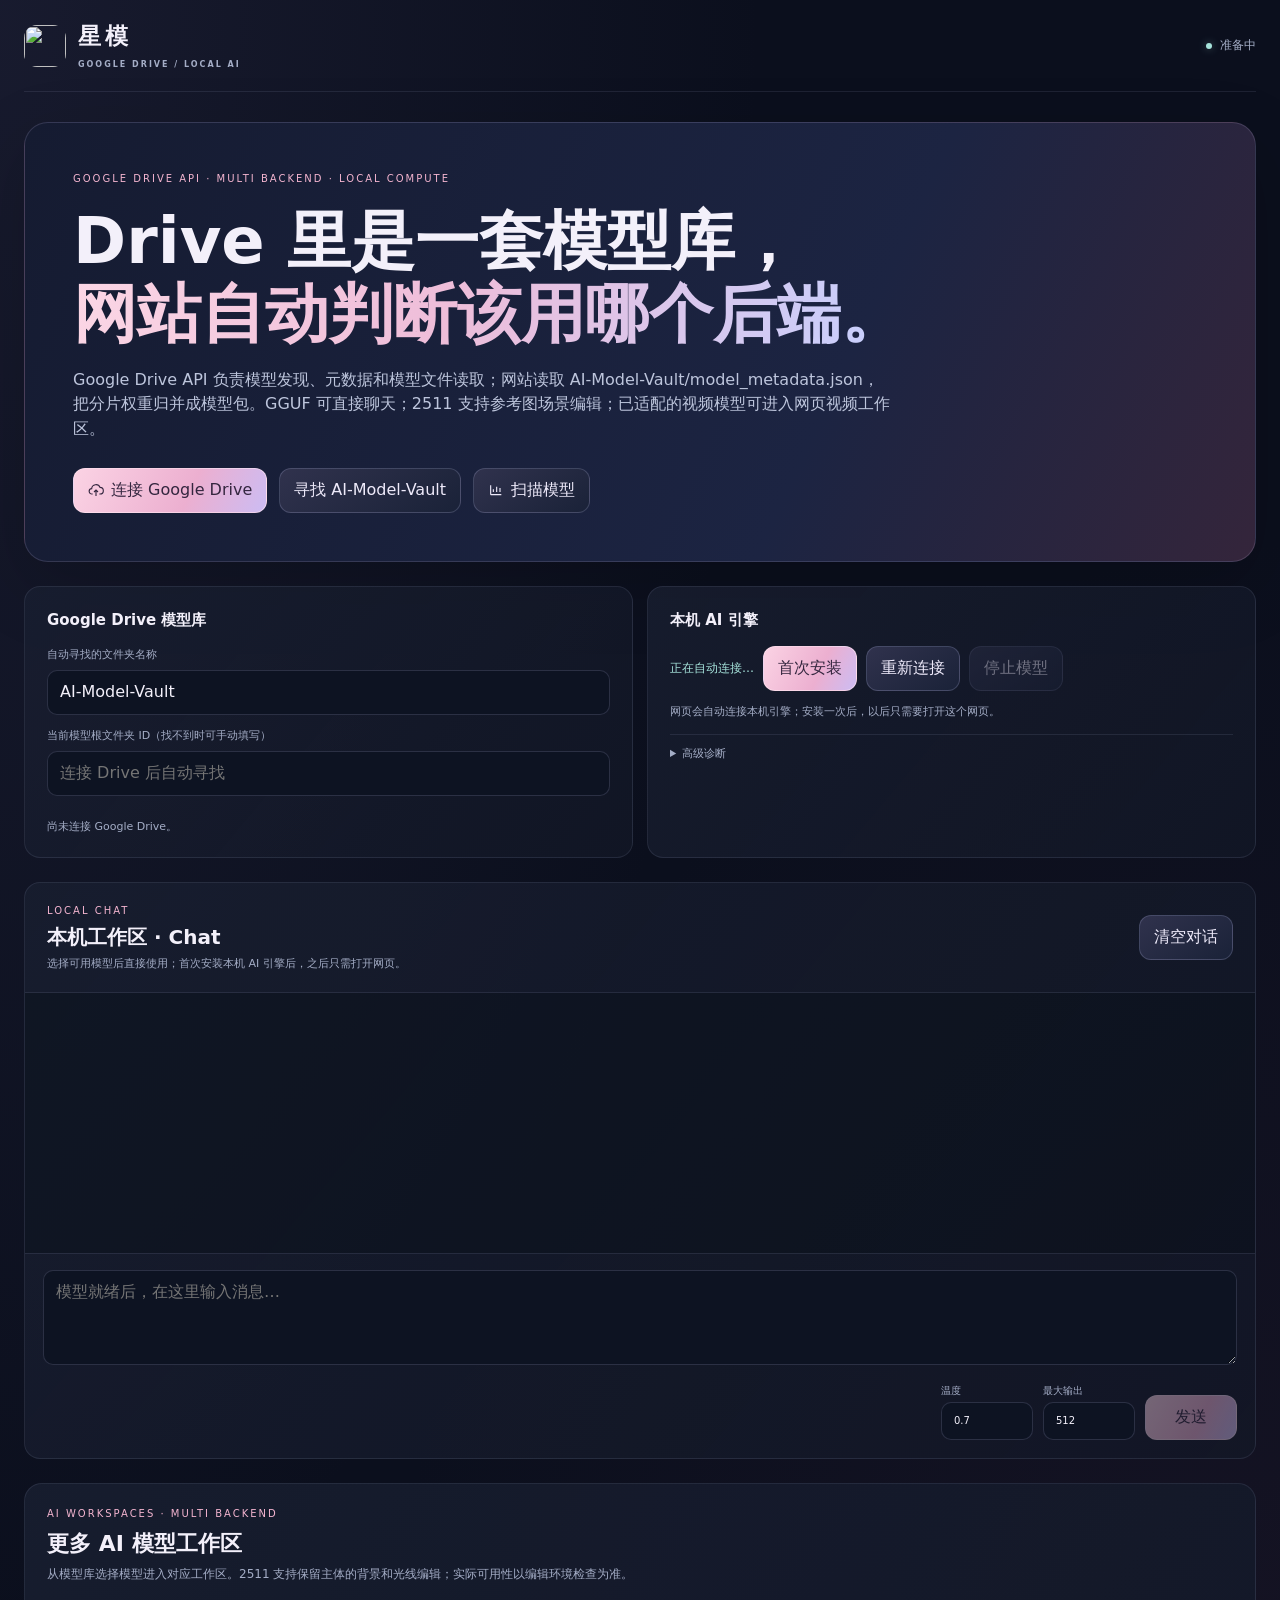
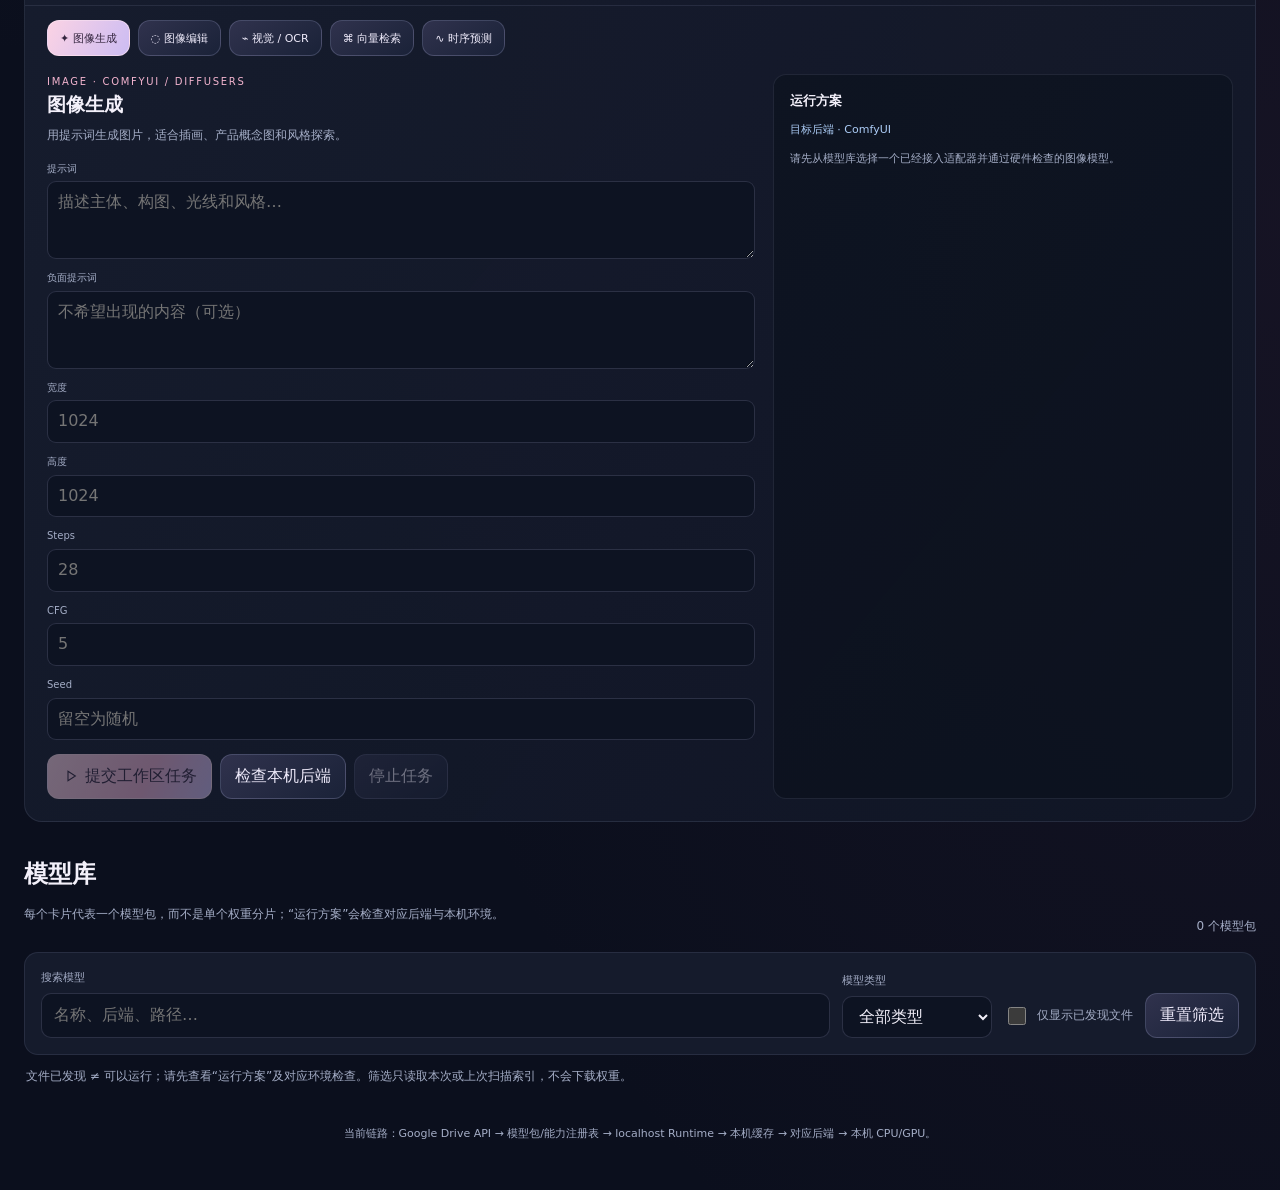
==== commit 77e4e611: "完善模型库筛选、编辑任务恢复与图像视频运行生命周期" ====
--- a/index.html
+++ b/index.html
@@ -7,9 +7,10 @@
   <meta name="description" content="通过 Google Drive API 浏览模型，本机 CPU/GPU 负责推理，并直接在网页聊天。" />
   <meta name="theme-color" content="#0b0f1d" />
   <link rel="icon" href="./assets/star.svg" type="image/svg+xml" />
-  <link rel="stylesheet" href="./assets/model.css?v=12" />
+  <link rel="stylesheet" href="./assets/model.css?v=13" />
 </head>
 <body>
+  <a class="skip-link" href="#modelLibrary">跳到模型库</a>
   <header class="site-header shell">
     <div class="brand">
       <img src="./assets/star.svg" alt="" />
@@ -102,7 +103,7 @@
       <div class="video-head">
         <div>
           <div class="kicker">LOCAL VIDEO</div>
-          <h2 id="videoTitle">本机工作区 · Video</h2>
+          <h2 id="videoTitle" tabindex="-1">本机工作区 · Video</h2>
           <p id="videoModelLabel">从模型库选择已适配的视频模型。</p>
         </div>
         <button id="videoCloseBtn" type="button">关闭工作区</button>
@@ -134,9 +135,10 @@
           <div class="video-actions">
             <button id="videoGenerateBtn" class="primary" data-icon="play" type="button">生成视频</button>
             <button id="videoStopBtn" type="button" disabled>停止任务</button>
-          </div>
-
-          <div id="videoStatus" class="video-status">等待选择视频模型。</div>
+            <button id="videoRefreshBtn" type="button">刷新任务状态</button>
+          </div>
+
+          <div id="videoStatus" class="video-status" role="status" aria-live="polite">等待选择视频模型。</div>
           <div class="video-progress-track" aria-hidden="true">
             <div id="videoProgressBar" class="video-progress-bar"></div>
           </div>
@@ -154,15 +156,34 @@
       </div>
     </section>
 
-    <section>
+    <section id="modelLibrary" aria-labelledby="libraryTitle" tabindex="-1">
       <div class="library-head">
         <div>
-          <h2>模型库</h2>
+          <h2 id="libraryTitle">模型库</h2>
           <p>每个卡片代表一个模型包，而不是单个权重分片；“运行方案”会检查对应后端与本机环境。</p>
         </div>
-        <div id="modelCount">0 个模型包</div>
-      </div>
-      <div id="modelList" class="model-list"></div>
+        <div id="modelCount" role="status" aria-live="polite" aria-atomic="true">0 个模型包</div>
+      </div>
+      <div class="library-controls" role="search" aria-label="筛选模型库">
+        <div class="field library-search">
+          <label for="modelSearch">搜索模型</label>
+          <input id="modelSearch" type="search" maxlength="200" placeholder="名称、后端、路径…" autocomplete="off" aria-controls="modelList" />
+        </div>
+        <div class="field">
+          <label for="modelType">模型类型</label>
+          <select id="modelType" aria-controls="modelList">
+            <option value="all">全部类型</option><option value="chat">聊天 / 代码</option>
+            <option value="image-generation">图像生成</option><option value="image-edit">图像编辑</option>
+            <option value="video-generation">视频生成</option><option value="vision">视觉 / OCR</option>
+            <option value="embedding">向量 / 重排</option><option value="timeseries">时序预测</option>
+            <option value="generic">其他模型</option>
+          </select>
+        </div>
+        <label class="library-toggle"><input id="modelFilesOnly" type="checkbox" /> 仅显示已发现文件</label>
+        <button id="resetModelFilters" type="button">重置筛选</button>
+      </div>
+      <p class="library-hint">文件已发现 ≠ 可以运行；请先查看“运行方案”及对应环境检查。筛选只读取本次或上次扫描索引，不会下载权重。</p>
+      <div id="modelList" class="model-list" aria-busy="false"></div>
     </section>
 
     <div class="note footer-note">
@@ -173,9 +194,10 @@
   <script src="./assets/config.js?v=11"></script>
   <script src="./assets/model-index.js?v=16"></script>
   <script src="./assets/model-capabilities.js?v=6"></script>
-  <script src="./assets/drive-client.js?v=12"></script>
+  <script src="./assets/drive-client.js?v=13"></script>
   <script src="./assets/video-controls.js?v=1"></script>
-  <script src="./assets/app.js?v=22"></script>
+  <script src="./assets/library-controls.js?v=1"></script>
+  <script src="./assets/app.js?v=23"></script>
   <script src="./assets/image-edit.js?v=1"></script>
   <script src="./assets/workspaces.js?v=7"></script>
   <script src="./assets/cache-ui.js?v=2"></script>
--- a/assets/model.css
+++ b/assets/model.css
@@ -230,3 +230,34 @@
 .video-download[hidden] { display: none; }
 .video-preview > .note { padding: 0 16px 12px; text-align: center; }
 @media (max-width: 700px) { .edit-card { grid-template-columns: 1fr; } }
+
+/* Library discovery stays separate from inference readiness. */
+[hidden] { display: none !important; }
+button, input, textarea, select { font: inherit; }
+:where(button, a, input, textarea, select, summary):focus-visible { outline: 3px solid var(--blue); outline-offset: 3px; }
+.skip-link { position: absolute; top: 12px; left: 16px; z-index: 10; padding: 12px 18px; color: var(--ink); background: var(--blue); border-radius: 10px; transform: translateY(-160%); }
+.skip-link:focus { transform: translateY(0); }
+.library-controls { display: flex; align-items: end; flex-wrap: wrap; gap: 12px; padding: 16px; background: #151b2c; border: 1px solid var(--line); border-radius: 14px; }
+.library-controls .field { margin: 0; min-width: 150px; }
+.library-search { flex: 1; }
+.library-controls .library-search { min-width: 220px; }
+select { width: 100%; min-height: 42px; color: var(--text); background: #0d1322; border: 1px solid #bfc4f02a; border-radius: 10px; padding: 9px 12px; }
+.library-toggle { display: flex; align-items: center; gap: 8px; min-height: 44px; color: var(--muted); font-size: 12px; }
+.library-toggle input { width: 18px; height: 18px; accent-color: var(--blue); }
+.library-hint { color: var(--muted); font-size: 12px; margin: 12px 2px 18px; }
+.empty-state p { margin: 0 0 12px; }
+.model-actions button { min-height: 44px; }
+.video-head, .video-form, .video-preview, .panel { min-width: 0; }
+.video-status, .video-model-label { overflow-wrap: anywhere; }
+@media (max-width: 520px) {
+  .library-controls { align-items: stretch; }
+  .library-controls .field, .library-controls .library-search { flex: 1 1 100%; min-width: 0; }
+  .library-controls button { width: 100%; }
+  .video-settings { grid-template-columns: repeat(2, minmax(0, 1fr)); }
+  .video-actions button { flex: 1 1 auto; min-height: 44px; }
+  .model-title-wrap { flex-wrap: wrap; }
+  .model-actions button { flex: 1 1 auto; }
+}
+@media (prefers-reduced-motion: reduce) {
+  *, *::before, *::after { scroll-behavior: auto !important; animation: none !important; transition: none !important; }
+}
